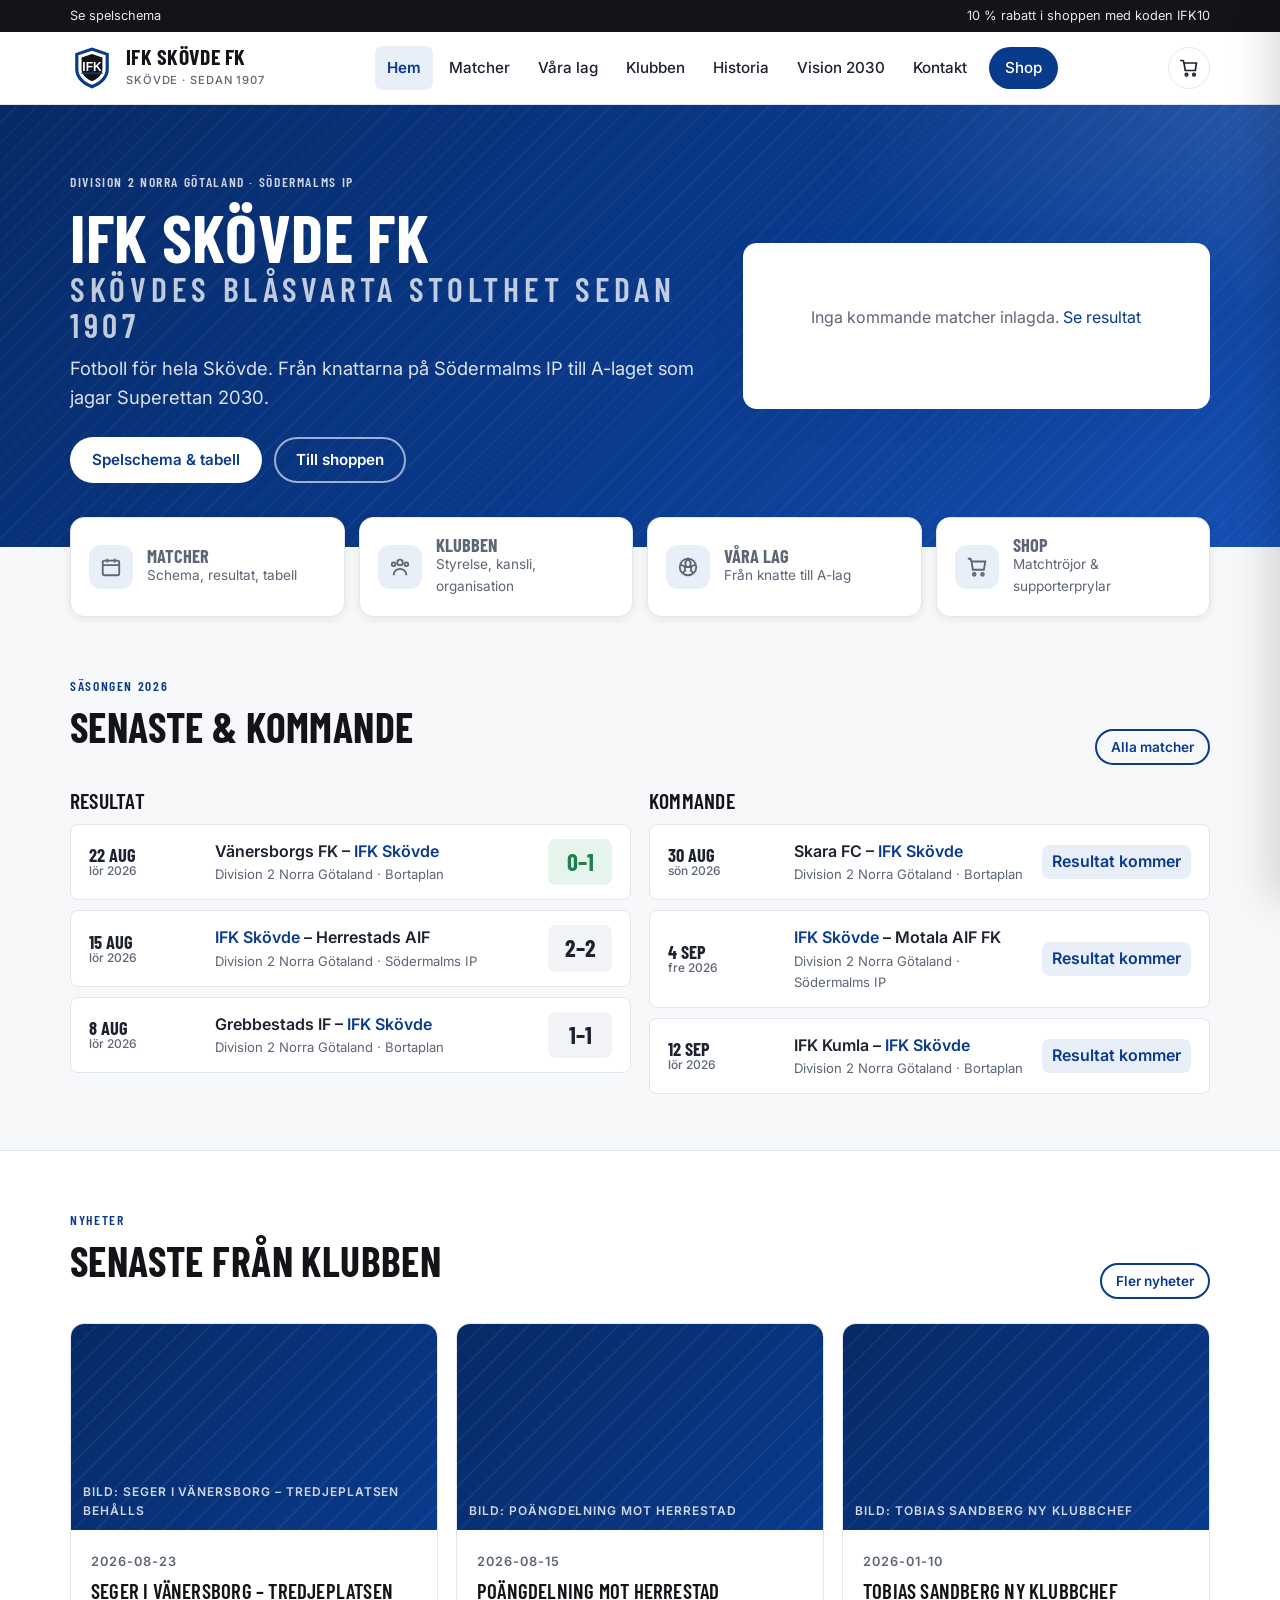
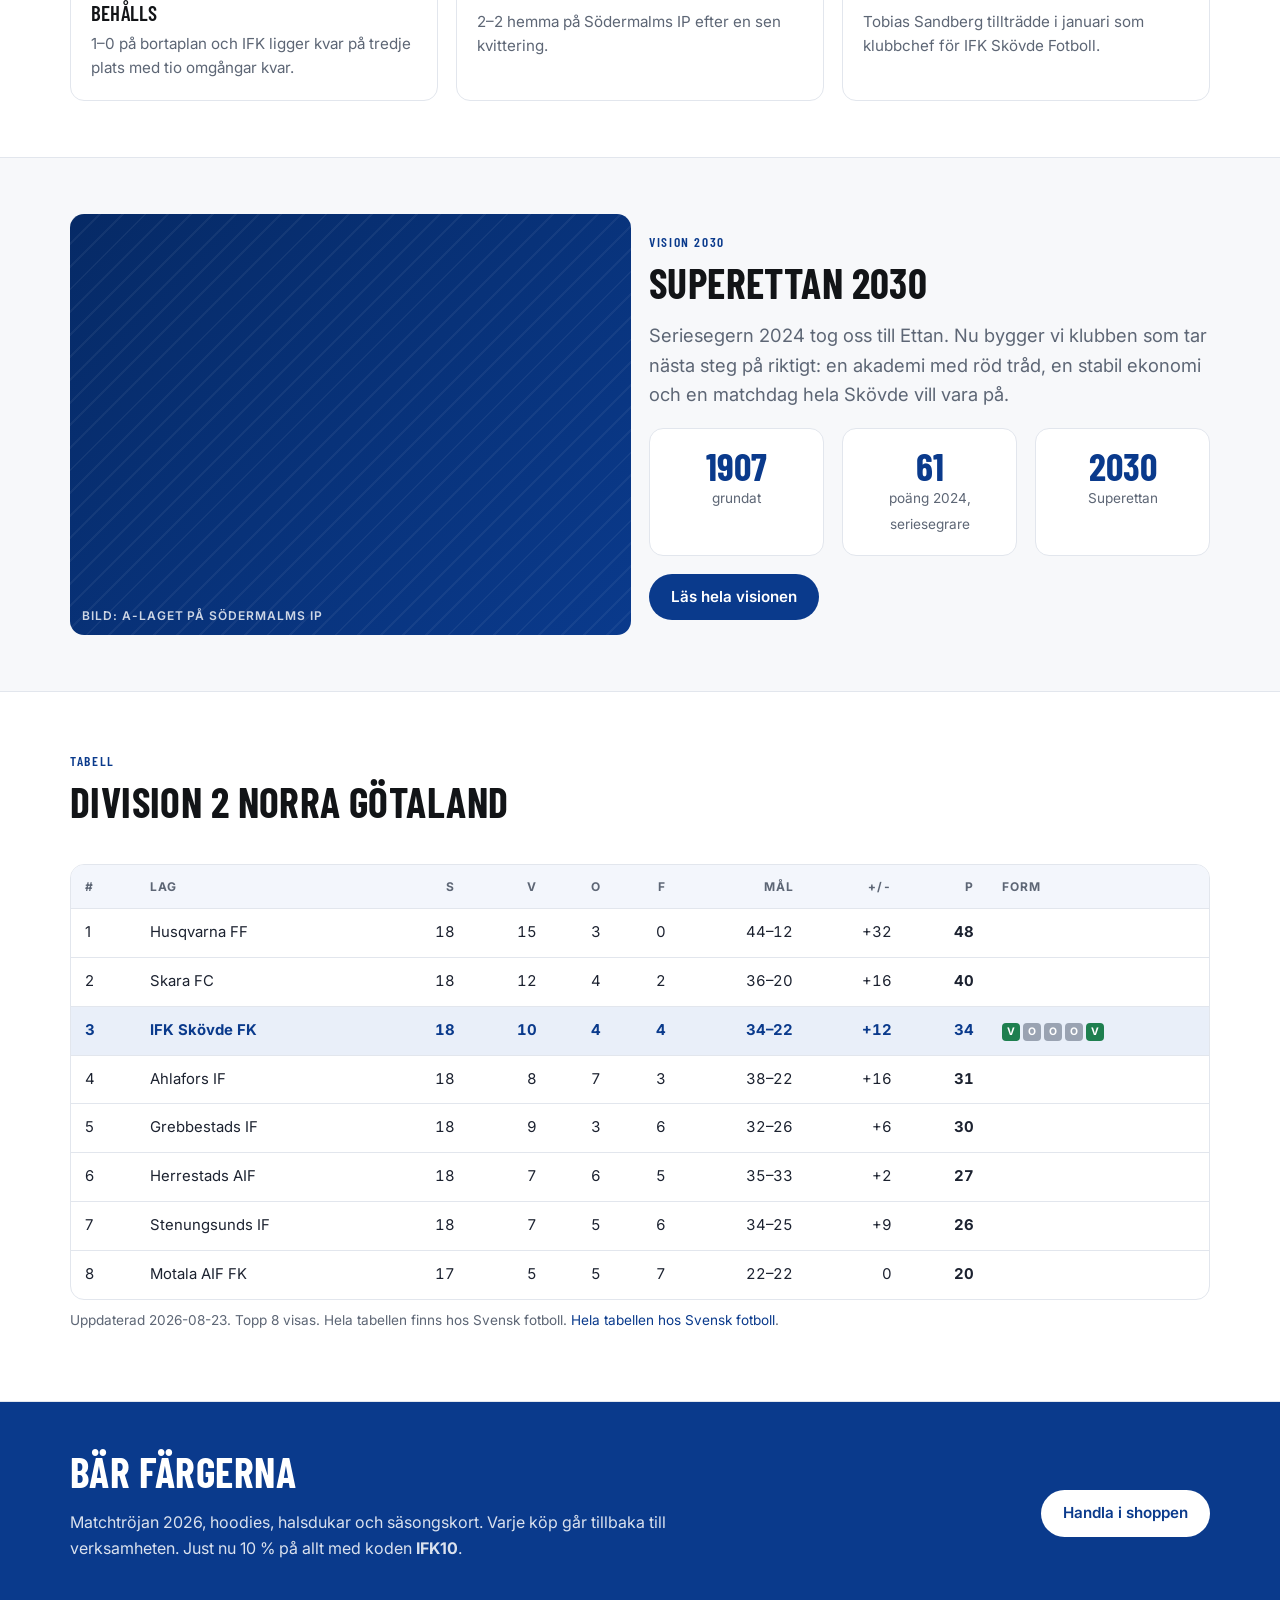
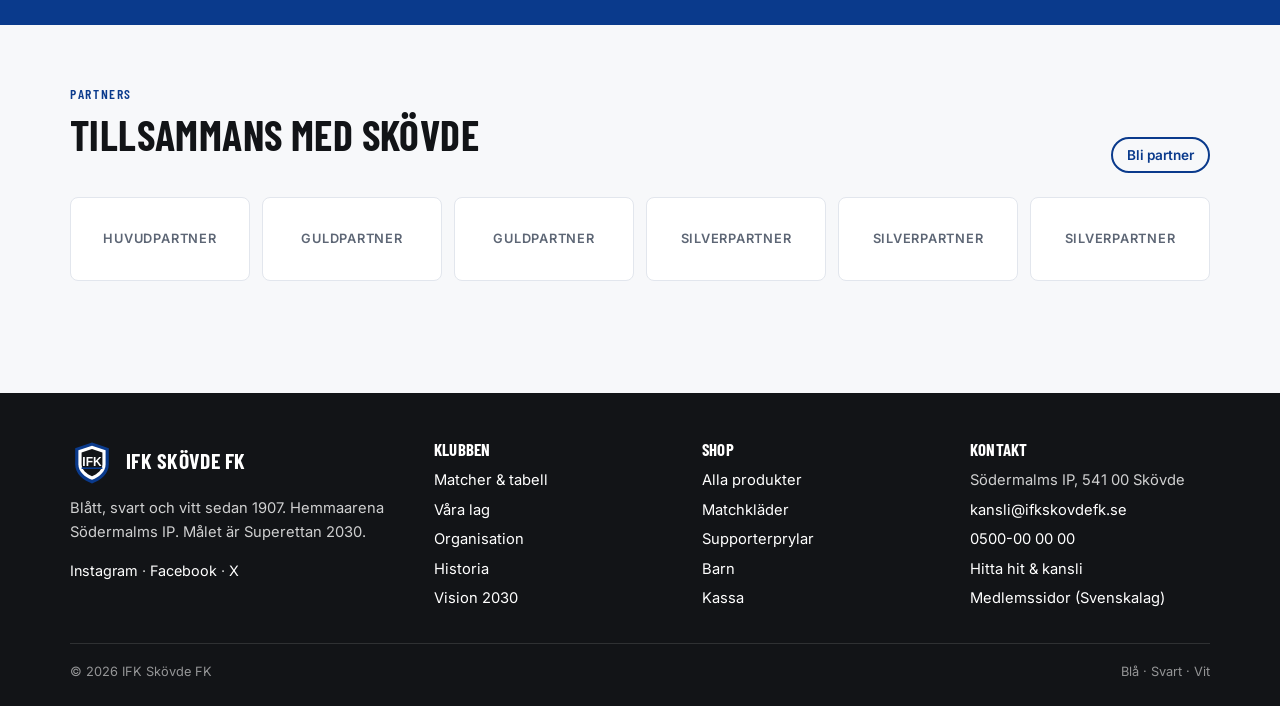
==== index.html @ 916ee326 "Add IFK Skövde FK club website Static multi-page site: home with next-match countdown, fixtures and " ====
<!DOCTYPE html>
<html lang="sv">
<head>
<meta charset="utf-8">
<meta name="viewport" content="width=device-width, initial-scale=1">
<title>IFK Skövde FK – Blått, svart och vitt sedan 1907</title>
<meta name="description" content="IFK Skövde FK: matcher, tabell, lag, organisation, historia och vision 2030. Handla supporterprylar i klubbens shop.">
<meta name="theme-color" content="#0A3A8C">
<link rel="icon" href="assets/img/logo.svg" type="image/svg+xml">
<link rel="preconnect" href="https://fonts.googleapis.com"><link rel="preconnect" href="https://fonts.gstatic.com" crossorigin>
<link href="https://fonts.googleapis.com/css2?family=Barlow+Condensed:wght@600;700&family=Inter:wght@400;500;600;700&display=swap" rel="stylesheet">
<link rel="stylesheet" href="assets/css/style.css">
</head>
<body data-page="home">
<a class="skip-link" href="#main">Hoppa till innehåll</a>
<header class="site-header" id="site-header"></header>

<main id="main">
  <section class="hero">
    <div class="container">
      <div>
        <span class="eyebrow" style="color:#fff;opacity:.8">Division 2 Norra Götaland · Södermalms IP</span>
        <h1>IFK Skövde FK<span>Skövdes blåsvarta stolthet sedan 1907</span></h1>
        <p class="lead">Fotboll för hela Skövde. Från knattarna på Södermalms IP till A-laget som jagar Superettan 2030.</p>
        <div class="hero__cta">
          <a class="btn btn--light" href="matcher.html">Spelschema &amp; tabell</a>
          <a class="btn btn--ghost" href="shop.html">Till shoppen</a>
        </div>
      </div>
      <div id="next-match"></div>
    </div>
  </section>

  <div class="container">
    <nav class="quick" aria-label="Snabblänkar">
      <a href="matcher.html"><span class="quick__icon"><svg width="22" height="22" viewBox="0 0 24 24" fill="none" stroke="currentColor" stroke-width="2"><rect x="3" y="5" width="18" height="16" rx="2"/><path d="M3 10h18M8 3v4M16 3v4"/></svg></span><span><b>Matcher</b><span>Schema, resultat, tabell</span></span></a>
      <a href="klubben.html"><span class="quick__icon"><svg width="22" height="22" viewBox="0 0 24 24" fill="none" stroke="currentColor" stroke-width="2"><circle cx="12" cy="7" r="3"/><path d="M5 21a7 7 0 0 1 14 0"/><circle cx="5" cy="9" r="2"/><circle cx="19" cy="9" r="2"/></svg></span><span><b>Klubben</b><span>Styrelse, kansli, organisation</span></span></a>
      <a href="lag.html"><span class="quick__icon"><svg width="22" height="22" viewBox="0 0 24 24" fill="none" stroke="currentColor" stroke-width="2"><circle cx="12" cy="12" r="9"/><path d="M12 3l3 4-1 5h-4l-1-5zM3.5 9.5l4.5 1.5 1 5-3 2.5M20.5 9.5L16 11l-1 5 3 2.5"/></svg></span><span><b>Våra lag</b><span>Från knatte till A-lag</span></span></a>
      <a href="shop.html"><span class="quick__icon"><svg width="22" height="22" viewBox="0 0 24 24" fill="none" stroke="currentColor" stroke-width="2"><path d="M6 6h15l-1.5 9h-12z"/><path d="M6 6L5 3H2"/><circle cx="9" cy="20" r="1.5"/><circle cx="18" cy="20" r="1.5"/></svg></span><span><b>Shop</b><span>Matchtröjor &amp; supporterprylar</span></span></a>
    </nav>
  </div>

  <section class="section">
    <div class="container">
      <div class="section-head"><div><span class="eyebrow">Säsongen 2026</span><h2>Senaste &amp; kommande</h2></div><a class="btn btn--ghost btn--sm" href="matcher.html">Alla matcher</a></div>
      <div class="grid grid--2" style="align-items:start">
        <div><h3 style="margin-bottom:12px">Resultat</h3><div class="fixture-list" id="home-results"></div></div>
        <div><h3 style="margin-bottom:12px">Kommande</h3><div class="fixture-list" id="home-upcoming"></div></div>
      </div>
    </div>
  </section>

  <section class="section section--alt">
    <div class="container">
      <div class="section-head"><div><span class="eyebrow">Nyheter</span><h2>Senaste från klubben</h2></div><a class="btn btn--ghost btn--sm" href="https://www.svenskalag.se/ifkskovdefk" target="_blank" rel="noopener">Fler nyheter</a></div>
      <div class="news" id="home-news"></div>
    </div>
  </section>

  <section class="section">
    <div class="container">
      <div class="grid grid--2" style="align-items:center">
        <div class="ph ph--wide" style="aspect-ratio:4/3" data-img="hero-vision.jpg"><img src="assets/img/hero-vision.jpg" alt="" onerror="this.remove()"><span class="ph__label">Bild: A-laget på Södermalms IP</span></div>
        <div>
          <span class="eyebrow">Vision 2030</span>
          <h2>Superettan 2030</h2>
          <p class="lead">Seriesegern 2024 tog oss till Ettan. Nu bygger vi klubben som tar nästa steg på riktigt: en akademi med röd tråd, en stabil ekonomi och en matchdag hela Skövde vill vara på.</p>
          <div class="grid grid--3" style="margin:18px 0">
            <div class="stat"><b>1907</b><span>grundat</span></div>
            <div class="stat"><b>61</b><span>poäng 2024, seriesegrare</span></div>
            <div class="stat"><b>2030</b><span>Superettan</span></div>
          </div>
          <a class="btn btn--primary" href="vision.html">Läs hela visionen</a>
        </div>
      </div>
    </div>
  </section>

  <section class="section section--alt">
    <div class="container">
      <div class="section-head"><div><span class="eyebrow">Tabell</span><h2>Division 2 Norra Götaland</h2></div></div>
      <div id="home-table"></div>
    </div>
  </section>

  <section class="band">
    <div class="container">
      <div><h2>Bär färgerna</h2><p>Matchtröjan 2026, hoodies, halsdukar och säsongskort. Varje köp går tillbaka till verksamheten. Just nu 10 % på allt med koden <b>IFK10</b>.</p></div>
      <a class="btn btn--light" href="shop.html">Handla i shoppen</a>
    </div>
  </section>

  <section class="section">
    <div class="container">
      <div class="section-head"><div><span class="eyebrow">Partners</span><h2>Tillsammans med Skövde</h2></div><a class="btn btn--ghost btn--sm" href="kontakt.html#partner">Bli partner</a></div>
      <div class="sponsors" id="home-sponsors"></div>
    </div>
  </section>
</main>

<footer class="site-footer" id="site-footer"></footer>
<script src="assets/js/data.js"></script>
<script src="assets/js/main.js"></script>
<script src="assets/js/shop.js"></script>
<script>
document.addEventListener("ifk:ready", () => {
  const { renderNextMatch, renderFixtureList, renderTable } = window.IFKRender;
  const { fixtures } = window.IFKFixtures;
  const { ph, esc } = window.IFKUtil;
  renderNextMatch(document.getElementById("next-match"));
  const played = fixtures.filter(f => f.score).slice(-3).reverse();
  const upcoming = fixtures.filter(f => !f.score).slice(0, 3);
  renderFixtureList(document.getElementById("home-results"), played);
  renderFixtureList(document.getElementById("home-upcoming"), upcoming);
  renderTable(document.getElementById("home-table"));
  document.getElementById("home-news").innerHTML = IFK.news.map(n => `<article>${ph("Bild: " + n.title, "", n.img)}<div class="news__body"><time datetime="${n.date}">${n.date}</time><h3>${esc(n.title)}</h3><p>${esc(n.text)}</p></div></article>`).join("");
  document.getElementById("home-sponsors").innerHTML = IFK.sponsors.map(s => `<div class="sponsor">${esc(s)}</div>`).join("");
});
</script>
</body>
</html>
---- assets/css/style.css ----
/* IFK Skövde FK – design tokens & base
   Club colours: blue, black, white. Blue leads, black anchors, white carries. */
:root{
  --blue:#0A3A8C;
  --blue-deep:#062A66;
  --blue-soft:#E9EFF9;
  --blue-tint:#F3F6FC;
  --black:#121417;
  --ink:#1C2230;
  --muted:#5D6675;
  --line:#E2E6ED;
  --bg:#F7F8FA;
  --white:#FFFFFF;
  --ok:#1E7F4F;
  --warn:#B45309;
  --radius:14px;
  --radius-sm:8px;
  --shadow:0 8px 30px rgba(10,58,140,.10);
  --shadow-sm:0 2px 10px rgba(18,20,23,.08);
  --font-body:"Inter",system-ui,-apple-system,"Segoe UI",Roboto,Helvetica,Arial,sans-serif;
  --font-head:"Barlow Condensed","Arial Narrow",Impact,"Helvetica Neue",Arial,sans-serif;
  --max:1180px;
  color-scheme:light;
}
*{box-sizing:border-box}
html{scroll-behavior:smooth;-webkit-text-size-adjust:100%}
body{margin:0;font-family:var(--font-body);color:var(--ink);background:var(--bg);line-height:1.6;font-size:16px}
img,svg{max-width:100%;display:block}
a{color:var(--blue);text-decoration:none}
a:hover{text-decoration:underline}
h1,h2,h3,h4{font-family:var(--font-head);line-height:1.05;margin:0 0 .4em;color:var(--black);letter-spacing:.01em;text-transform:uppercase}
h1{font-size:clamp(2.4rem,6vw,4.2rem);font-weight:700}
h2{font-size:clamp(1.8rem,4vw,2.6rem);font-weight:700}
h3{font-size:1.35rem;font-weight:600}
p{margin:0 0 1em}
.lead{font-size:1.15rem;color:var(--muted);max-width:62ch}
.container{max-width:var(--max);margin:0 auto;padding:0 20px}
.section{padding:56px 0}
.section--tight{padding:36px 0}
.section--alt{background:var(--white);border-top:1px solid var(--line);border-bottom:1px solid var(--line)}
.section-head{display:flex;align-items:end;justify-content:space-between;gap:16px;flex-wrap:wrap;margin-bottom:24px}
.section-head p{margin:0;color:var(--muted)}
.eyebrow{display:inline-block;font-family:var(--font-head);text-transform:uppercase;letter-spacing:.12em;font-size:.85rem;font-weight:600;color:var(--blue);margin-bottom:8px}
.sr-only{position:absolute;width:1px;height:1px;overflow:hidden;clip:rect(0 0 0 0);white-space:nowrap}
.skip-link{position:absolute;left:-999px;top:8px;background:var(--black);color:#fff;padding:8px 12px;border-radius:6px;z-index:999}
.skip-link:focus{left:8px}

/* Buttons */
.btn{display:inline-flex;align-items:center;justify-content:center;gap:8px;padding:12px 20px;border-radius:999px;font-weight:600;font-size:.95rem;border:2px solid transparent;cursor:pointer;transition:.18s ease;text-decoration:none!important;line-height:1.2;font-family:var(--font-body)}
.btn--primary{background:var(--blue);color:#fff}
.btn--primary:hover{background:var(--blue-deep);transform:translateY(-1px)}
.btn--dark{background:var(--black);color:#fff}
.btn--dark:hover{background:#000}
.btn--ghost{background:transparent;color:var(--blue);border-color:var(--blue)}
.btn--ghost:hover{background:var(--blue-soft)}
.btn--light{background:#fff;color:var(--blue)}
.btn--light:hover{background:var(--blue-soft)}
.btn--sm{padding:8px 14px;font-size:.85rem}
.btn--block{width:100%}
.btn:disabled{opacity:.5;cursor:not-allowed;transform:none}

/* Header */
.site-header{position:sticky;top:0;z-index:50;background:rgba(255,255,255,.92);backdrop-filter:blur(10px);border-bottom:1px solid var(--line)}
.topbar{background:var(--black);color:#fff;font-size:.8rem}
.topbar .container{display:flex;justify-content:space-between;align-items:center;min-height:32px;gap:12px}
.topbar a{color:#fff;opacity:.9}
.topbar .next{white-space:nowrap;overflow:hidden;text-overflow:ellipsis}
.nav{display:flex;align-items:center;justify-content:space-between;min-height:72px;gap:16px}
.brand{display:flex;align-items:center;gap:12px;color:var(--black);text-decoration:none!important}
.brand__crest{width:44px;height:44px;flex:none}
.brand__name{font-family:var(--font-head);font-weight:700;font-size:1.35rem;text-transform:uppercase;letter-spacing:.02em;line-height:1}
.brand__sub{display:block;font-family:var(--font-body);font-size:.7rem;color:var(--muted);letter-spacing:.08em;text-transform:uppercase;font-weight:500}
.nav__links{display:flex;gap:4px;list-style:none;margin:0;padding:0;align-items:center}
.nav__links a{display:block;padding:10px 12px;border-radius:8px;color:var(--ink);font-weight:500;font-size:.95rem}
.nav__links a:hover{background:var(--blue-soft);text-decoration:none;color:var(--blue)}
.nav__links a[aria-current="page"]{color:var(--blue);background:var(--blue-soft);font-weight:600}
.nav__links .nav__shop a{background:var(--blue);color:#fff;border-radius:999px;padding:9px 16px;margin-left:6px}
.nav__links .nav__shop a:hover{background:var(--blue-deep)}
.nav__actions{display:flex;align-items:center;gap:8px}
.cart-btn{position:relative;background:none;border:1px solid var(--line);border-radius:999px;width:42px;height:42px;display:inline-flex;align-items:center;justify-content:center;cursor:pointer;color:var(--ink)}
.cart-btn:hover{border-color:var(--blue);color:var(--blue)}
.cart-btn__count{position:absolute;top:-6px;right:-6px;background:var(--blue);color:#fff;font-size:.7rem;font-weight:700;min-width:20px;height:20px;border-radius:999px;display:flex;align-items:center;justify-content:center;padding:0 5px}
.cart-btn__count:empty,.cart-btn__count[data-zero]{display:none}
.burger{display:none;background:none;border:1px solid var(--line);border-radius:10px;width:42px;height:42px;cursor:pointer;align-items:center;justify-content:center;color:var(--ink)}
@media (max-width:960px){
  .burger{display:inline-flex}
  .nav__links{display:none;position:absolute;left:0;right:0;top:100%;background:#fff;flex-direction:column;align-items:stretch;padding:12px 20px 20px;border-bottom:1px solid var(--line);box-shadow:var(--shadow);gap:2px}
  .nav__links.is-open{display:flex}
  .nav__links a{padding:12px 14px;font-size:1.05rem}
  .nav__links .nav__shop a{margin:8px 0 0;text-align:center}
  .brand__sub{display:none}
}

/* Hero */
.hero{position:relative;background:linear-gradient(135deg,var(--blue-deep) 0%,var(--blue) 55%,#1650B5 100%);color:#fff;overflow:hidden}
.hero::after{content:"";position:absolute;inset:0;background:
  radial-gradient(60% 80% at 100% 0%,rgba(255,255,255,.10),transparent 60%),
  repeating-linear-gradient(-45deg,rgba(255,255,255,.03) 0 2px,transparent 2px 14px);pointer-events:none}
.hero .container{position:relative;z-index:1;display:grid;grid-template-columns:1.15fr .85fr;gap:40px;align-items:center;padding-top:64px;padding-bottom:64px}
.hero h1{color:#fff;margin-bottom:12px}
.hero h1 span{color:#fff;opacity:.75;display:block;font-size:.5em;letter-spacing:.14em;font-weight:600}
.hero .lead{color:rgba(255,255,255,.85)}
.hero__cta{display:flex;gap:12px;flex-wrap:wrap;margin-top:24px}
.hero__cta .btn--ghost{color:#fff;border-color:rgba(255,255,255,.6)}
.hero__cta .btn--ghost:hover{background:rgba(255,255,255,.12)}
@media (max-width:860px){.hero .container{grid-template-columns:1fr;padding-top:44px;padding-bottom:44px}}

/* Next match card */
.match-card{background:#fff;color:var(--ink);border-radius:var(--radius);padding:22px 24px;box-shadow:var(--shadow)}
.match-card__label{display:flex;justify-content:space-between;align-items:center;font-size:.8rem;text-transform:uppercase;letter-spacing:.1em;color:var(--muted);font-weight:600;margin-bottom:12px}
.match-card__teams{display:grid;grid-template-columns:1fr auto 1fr;align-items:center;gap:12px;text-align:center}
.match-card__team{font-family:var(--font-head);font-size:1.5rem;font-weight:700;text-transform:uppercase;line-height:1.05}
.match-card__team small{display:block;font-family:var(--font-body);font-size:.75rem;text-transform:none;color:var(--muted);font-weight:500;margin-top:4px}
.match-card__vs{font-family:var(--font-head);font-size:1.1rem;color:var(--muted);font-weight:600}
.match-card__meta{display:flex;justify-content:center;gap:16px;flex-wrap:wrap;margin-top:14px;font-size:.9rem;color:var(--muted)}
.countdown{display:grid;grid-template-columns:repeat(4,1fr);gap:8px;margin-top:16px}
.countdown div{background:var(--blue-tint);border-radius:10px;padding:8px 4px;text-align:center}
.countdown b{display:block;font-family:var(--font-head);font-size:1.6rem;color:var(--blue);line-height:1}
.countdown span{font-size:.7rem;text-transform:uppercase;letter-spacing:.08em;color:var(--muted)}
.match-card__actions{display:flex;gap:8px;margin-top:16px;flex-wrap:wrap}

/* Quick links */
.quick{display:grid;grid-template-columns:repeat(4,1fr);gap:14px;margin-top:-30px;position:relative;z-index:2}
.quick a{background:#fff;border:1px solid var(--line);border-radius:var(--radius);padding:18px;display:flex;gap:14px;align-items:center;color:var(--ink);box-shadow:var(--shadow-sm);transition:.18s}
.quick a:hover{transform:translateY(-2px);box-shadow:var(--shadow);text-decoration:none;border-color:var(--blue)}
.quick__icon{width:44px;height:44px;border-radius:12px;background:var(--blue-soft);color:var(--blue);display:flex;align-items:center;justify-content:center;flex:none}
.quick b{display:block;font-family:var(--font-head);text-transform:uppercase;font-size:1.15rem;line-height:1}
.quick span{font-size:.85rem;color:var(--muted)}
@media (max-width:860px){.quick{grid-template-columns:repeat(2,1fr);margin-top:20px}}

/* Cards & grids */
.grid{display:grid;gap:18px}
.grid--2{grid-template-columns:repeat(2,1fr)}
.grid--3{grid-template-columns:repeat(3,1fr)}
.grid--4{grid-template-columns:repeat(4,1fr)}
@media (max-width:960px){.grid--4{grid-template-columns:repeat(2,1fr)}.grid--3{grid-template-columns:repeat(2,1fr)}}
@media (max-width:600px){.grid--2,.grid--3,.grid--4{grid-template-columns:1fr}}
.card{background:#fff;border:1px solid var(--line);border-radius:var(--radius);padding:22px;box-shadow:var(--shadow-sm)}
.card h3{margin-bottom:8px}
.card--link{display:block;color:var(--ink);transition:.18s}
.card--link:hover{border-color:var(--blue);transform:translateY(-2px);box-shadow:var(--shadow);text-decoration:none}

/* Image placeholder slots (replace with real photos, see assets/img/README.md) */
.ph{position:relative;background:linear-gradient(135deg,var(--blue-deep),var(--blue));border-radius:var(--radius);overflow:hidden;aspect-ratio:16/10;display:flex;align-items:end;color:#fff}
.ph::before{content:"";position:absolute;inset:0;background:repeating-linear-gradient(-45deg,rgba(255,255,255,.05) 0 2px,transparent 2px 16px)}
.ph--square{aspect-ratio:1}
.ph--wide{aspect-ratio:21/9}
.ph--tall{aspect-ratio:4/5}
.ph__label{position:relative;font-size:.75rem;letter-spacing:.08em;text-transform:uppercase;padding:10px 12px;opacity:.8;font-weight:600}
.ph img{position:absolute;inset:0;width:100%;height:100%;object-fit:cover}
.ph--light{background:var(--blue-soft);color:var(--blue)}

/* News */
.news{display:grid;grid-template-columns:repeat(3,1fr);gap:18px}
.news article{background:#fff;border:1px solid var(--line);border-radius:var(--radius);overflow:hidden;display:flex;flex-direction:column}
.news .ph{border-radius:0;aspect-ratio:16/9}
.news__body{padding:18px 20px 20px}
.news time{font-size:.8rem;color:var(--muted);text-transform:uppercase;letter-spacing:.08em;font-weight:600}
.news h3{margin:6px 0 8px;font-size:1.3rem}
.news p{color:var(--muted);font-size:.95rem;margin:0}
@media (max-width:900px){.news{grid-template-columns:1fr}}

/* Fixtures */
.filters{display:flex;gap:8px;flex-wrap:wrap;margin-bottom:18px}
.chip{background:#fff;border:1px solid var(--line);border-radius:999px;padding:8px 14px;font-size:.88rem;cursor:pointer;color:var(--ink);font-weight:500;font-family:var(--font-body)}
.chip:hover{border-color:var(--blue);color:var(--blue)}
.chip[aria-pressed="true"]{background:var(--blue);border-color:var(--blue);color:#fff}
.fixture-list{display:flex;flex-direction:column;gap:10px}
.fixture{display:grid;grid-template-columns:110px 1fr auto;gap:16px;align-items:center;background:#fff;border:1px solid var(--line);border-radius:var(--radius-sm);padding:14px 18px}
.fixture--next{border-color:var(--blue);box-shadow:0 0 0 3px var(--blue-soft)}
.fixture__date{font-family:var(--font-head);font-size:1.15rem;font-weight:700;text-transform:uppercase;line-height:1.05}
.fixture__date small{display:block;font-family:var(--font-body);font-size:.75rem;color:var(--muted);font-weight:500;text-transform:none}
.fixture__teams{font-weight:600}
.fixture__teams .ifk{color:var(--blue)}
.fixture__meta{font-size:.82rem;color:var(--muted)}
.fixture__score{font-family:var(--font-head);font-size:1.5rem;font-weight:700;min-width:64px;text-align:center;border-radius:8px;padding:4px 10px;background:var(--bg)}
.fixture__score--W{background:#E5F5EC;color:var(--ok)}
.fixture__score--L{background:#FCE9E9;color:#B42318}
.fixture__score--D{background:#F1F3F6;color:var(--ink)}
.fixture__score--upcoming{background:var(--blue-soft);color:var(--blue);font-size:1rem;font-family:var(--font-body);font-weight:600}
.tag{display:inline-block;font-size:.7rem;font-weight:700;letter-spacing:.08em;text-transform:uppercase;padding:2px 8px;border-radius:999px;background:var(--blue-soft);color:var(--blue);margin-left:6px;vertical-align:middle}
.tag--dark{background:var(--black);color:#fff}
@media (max-width:640px){.fixture{grid-template-columns:1fr auto}.fixture__date{grid-column:1/-1;font-size:1rem}.fixture__date small{display:inline;margin-left:6px}}

/* Table */
.table-wrap{overflow-x:auto;background:#fff;border:1px solid var(--line);border-radius:var(--radius)}
table{width:100%;border-collapse:collapse;font-size:.93rem;min-width:520px}
th,td{padding:12px 14px;text-align:left;border-bottom:1px solid var(--line)}
th{font-size:.75rem;text-transform:uppercase;letter-spacing:.08em;color:var(--muted);background:var(--blue-tint)}
td.num,th.num{text-align:right;font-variant-numeric:tabular-nums}
tr.is-ifk td{background:var(--blue-soft);font-weight:700;color:var(--blue)}
tr:last-child td{border-bottom:0}
.form{display:inline-flex;gap:3px}
.form i{display:inline-block;width:18px;height:18px;border-radius:4px;font-style:normal;font-size:.65rem;font-weight:700;color:#fff;text-align:center;line-height:18px}
.form .W{background:var(--ok)}.form .D{background:#9AA3B2}.form .L{background:#C0392B}

/* Teams */
.team{background:#fff;border:1px solid var(--line);border-radius:var(--radius);overflow:hidden;display:flex;flex-direction:column;transition:.18s}
.team:hover{border-color:var(--blue);transform:translateY(-2px);box-shadow:var(--shadow)}
.team .ph{border-radius:0;aspect-ratio:16/9}
.team__body{padding:16px 18px 18px;display:flex;flex-direction:column;gap:6px;flex:1}
.team__body h3{margin:0}
.team__meta{font-size:.85rem;color:var(--muted)}
.team__body .btn{margin-top:auto;align-self:start}

/* Org chart */
.org{display:grid;gap:14px}
.org__level{display:grid;gap:14px;grid-template-columns:repeat(auto-fit,minmax(220px,1fr))}
.person{background:#fff;border:1px solid var(--line);border-radius:var(--radius);padding:16px;display:flex;gap:14px;align-items:center}
.person__avatar{width:52px;height:52px;border-radius:50%;background:var(--blue-soft);color:var(--blue);display:flex;align-items:center;justify-content:center;font-family:var(--font-head);font-weight:700;font-size:1.2rem;flex:none}
.person b{display:block;font-size:1rem}
.person span{font-size:.85rem;color:var(--muted)}
.person--lead{border-color:var(--blue);background:var(--blue-tint)}
.org__title{font-family:var(--font-head);text-transform:uppercase;letter-spacing:.08em;font-size:.9rem;color:var(--muted);font-weight:600;margin:10px 0 0}
.accordion details{background:#fff;border:1px solid var(--line);border-radius:var(--radius-sm);margin-bottom:10px}
.accordion summary{cursor:pointer;padding:16px 18px;font-weight:600;list-style:none;display:flex;justify-content:space-between;align-items:center}
.accordion summary::-webkit-details-marker{display:none}
.accordion summary::after{content:"+";font-family:var(--font-head);font-size:1.5rem;color:var(--blue);line-height:1}
.accordion details[open] summary::after{content:"–"}
.accordion .acc__body{padding:0 18px 18px;color:var(--muted)}

/* Timeline */
.timeline{position:relative;padding-left:28px}
.timeline::before{content:"";position:absolute;left:8px;top:6px;bottom:6px;width:2px;background:var(--line)}
.tl{position:relative;padding-bottom:28px}
.tl::before{content:"";position:absolute;left:-26px;top:6px;width:14px;height:14px;border-radius:50%;background:#fff;border:3px solid var(--blue)}
.tl--big::before{background:var(--blue)}
.tl__year{font-family:var(--font-head);font-size:1.8rem;font-weight:700;color:var(--blue);line-height:1}
.tl h3{margin:6px 0 6px}
.tl p{color:var(--muted);margin:0;max-width:64ch}

/* Vision roadmap */
.roadmap{display:grid;grid-template-columns:repeat(5,1fr);gap:12px;position:relative}
.roadmap::before{content:"";position:absolute;left:5%;right:5%;top:22px;height:3px;background:var(--line);z-index:0}
.step{position:relative;z-index:1;text-align:center}
.step__dot{width:44px;height:44px;border-radius:50%;margin:0 auto 10px;background:#fff;border:3px solid var(--line);display:flex;align-items:center;justify-content:center;font-family:var(--font-head);font-weight:700;color:var(--muted)}
.step--done .step__dot{background:var(--blue);border-color:var(--blue);color:#fff}
.step--now .step__dot{border-color:var(--blue);color:var(--blue);box-shadow:0 0 0 5px var(--blue-soft)}
.step--goal .step__dot{background:var(--black);border-color:var(--black);color:#fff}
.step b{display:block;font-family:var(--font-head);text-transform:uppercase;font-size:1.05rem}
.step span{font-size:.8rem;color:var(--muted)}
@media (max-width:760px){.roadmap{grid-template-columns:1fr;gap:16px}.roadmap::before{display:none}.step{display:grid;grid-template-columns:44px 1fr;gap:12px;text-align:left;align-items:center}.step__dot{margin:0}}
.pillars{display:grid;grid-template-columns:repeat(3,1fr);gap:16px}
.pillar{background:#fff;border:1px solid var(--line);border-left:5px solid var(--blue);border-radius:var(--radius);padding:20px}
.pillar h3{margin-bottom:6px}
.pillar p{color:var(--muted);margin:0;font-size:.95rem}
@media (max-width:860px){.pillars{grid-template-columns:1fr}}
.stat{background:#fff;border:1px solid var(--line);border-radius:var(--radius);padding:18px;text-align:center}
.stat b{display:block;font-family:var(--font-head);font-size:2.4rem;color:var(--blue);line-height:1}
.stat span{font-size:.85rem;color:var(--muted)}

/* Shop */
.shop-hero{background:var(--black);color:#fff;padding:44px 0}
.shop-hero h1{color:#fff;margin-bottom:6px}
.shop-hero p{color:rgba(255,255,255,.75);margin:0}
.promo{display:flex;align-items:center;justify-content:space-between;gap:14px;background:var(--blue);color:#fff;border-radius:var(--radius);padding:14px 20px;margin:20px 0;flex-wrap:wrap}
.promo b{font-family:var(--font-head);text-transform:uppercase;font-size:1.2rem;letter-spacing:.03em}
.promo code{background:rgba(255,255,255,.15);padding:4px 10px;border-radius:6px;font-weight:700;letter-spacing:.1em}
.shop-layout{display:grid;grid-template-columns:1fr;gap:24px}
.products{display:grid;grid-template-columns:repeat(4,1fr);gap:18px}
@media (max-width:1000px){.products{grid-template-columns:repeat(3,1fr)}}
@media (max-width:720px){.products{grid-template-columns:repeat(2,1fr);gap:12px}}
.product{background:#fff;border:1px solid var(--line);border-radius:var(--radius);overflow:hidden;display:flex;flex-direction:column;transition:.18s;position:relative}
.product:hover{box-shadow:var(--shadow);transform:translateY(-2px);border-color:var(--blue)}
.product .ph{border-radius:0;aspect-ratio:1}
.product__badge{position:absolute;top:10px;left:10px;background:var(--black);color:#fff;font-size:.68rem;font-weight:700;letter-spacing:.08em;text-transform:uppercase;padding:4px 9px;border-radius:999px;z-index:2}
.product__body{padding:14px 16px 16px;display:flex;flex-direction:column;gap:6px;flex:1}
.product__cat{font-size:.72rem;text-transform:uppercase;letter-spacing:.08em;color:var(--muted);font-weight:600}
.product__name{font-weight:600;font-size:1rem;line-height:1.3}
.product__price{font-family:var(--font-head);font-size:1.4rem;font-weight:700;color:var(--blue)}
.product__price s{color:var(--muted);font-size:.9rem;font-weight:500;margin-left:6px}
.product__opts{display:flex;gap:6px;flex-wrap:wrap;margin:4px 0}
.size{border:1px solid var(--line);background:#fff;border-radius:6px;padding:4px 9px;font-size:.8rem;cursor:pointer;font-family:var(--font-body)}
.size[aria-pressed="true"]{background:var(--black);color:#fff;border-color:var(--black)}
.product .btn{margin-top:auto}
.trust{display:grid;grid-template-columns:repeat(4,1fr);gap:12px;margin-top:28px}
.trust div{background:#fff;border:1px solid var(--line);border-radius:var(--radius-sm);padding:14px;font-size:.88rem;display:flex;gap:10px;align-items:center}
.trust svg{color:var(--blue);flex:none}
@media (max-width:760px){.trust{grid-template-columns:repeat(2,1fr)}}

/* Cart drawer */
.drawer-backdrop{position:fixed;inset:0;background:rgba(18,20,23,.45);z-index:80;opacity:0;pointer-events:none;transition:.2s}
.drawer-backdrop.is-open{opacity:1;pointer-events:auto}
.drawer{position:fixed;top:0;right:0;bottom:0;width:min(440px,100%);background:#fff;z-index:90;transform:translateX(100%);transition:.25s ease;display:flex;flex-direction:column;box-shadow:-10px 0 40px rgba(0,0,0,.15)}
.drawer.is-open{transform:none}
.drawer__head{display:flex;justify-content:space-between;align-items:center;padding:18px 20px;border-bottom:1px solid var(--line)}
.drawer__head h2{margin:0;font-size:1.6rem}
.drawer__body{flex:1;overflow:auto;padding:16px 20px}
.drawer__foot{border-top:1px solid var(--line);padding:16px 20px;background:var(--bg)}
.close{background:none;border:0;font-size:1.6rem;cursor:pointer;line-height:1;color:var(--muted);padding:4px 8px}
.close:hover{color:var(--black)}
.cart-item{display:grid;grid-template-columns:64px 1fr auto;gap:12px;align-items:center;padding:12px 0;border-bottom:1px solid var(--line)}
.cart-item .ph{aspect-ratio:1;border-radius:8px}
.cart-item b{display:block;font-size:.95rem}
.cart-item small{color:var(--muted)}
.qty{display:inline-flex;align-items:center;border:1px solid var(--line);border-radius:999px;overflow:hidden;margin-top:6px}
.qty button{background:none;border:0;width:30px;height:28px;cursor:pointer;font-size:1rem;color:var(--ink)}
.qty span{min-width:26px;text-align:center;font-size:.9rem;font-weight:600}
.cart-item__price{font-family:var(--font-head);font-weight:700;font-size:1.2rem;text-align:right}
.cart-item__remove{background:none;border:0;color:var(--muted);font-size:.78rem;cursor:pointer;text-decoration:underline;padding:0;margin-top:4px}
.totals{display:flex;flex-direction:column;gap:6px;font-size:.95rem}
.totals div{display:flex;justify-content:space-between}
.totals .grand{font-family:var(--font-head);font-size:1.5rem;font-weight:700;border-top:1px solid var(--line);padding-top:8px;margin-top:4px}
.totals .disc{color:var(--ok);font-weight:600}
.discount-row{display:flex;gap:8px;margin:10px 0}
.discount-row input{flex:1}
.empty{color:var(--muted);text-align:center;padding:40px 10px}

/* Forms */
input,select,textarea{width:100%;padding:11px 13px;border:1px solid var(--line);border-radius:var(--radius-sm);font:inherit;background:#fff;color:var(--ink)}
input:focus,select:focus,textarea:focus{outline:2px solid var(--blue);outline-offset:1px;border-color:var(--blue)}
label{font-size:.85rem;font-weight:600;display:block;margin-bottom:5px}
.field{margin-bottom:14px}
.field--row{display:grid;grid-template-columns:1fr 1fr;gap:12px}
@media (max-width:560px){.field--row{grid-template-columns:1fr}}
.radio-cards{display:grid;grid-template-columns:1fr 1fr;gap:10px}
.radio-cards label{border:1px solid var(--line);border-radius:var(--radius-sm);padding:12px;cursor:pointer;display:flex;gap:10px;align-items:start;font-weight:500;margin:0}
.radio-cards label:has(input:checked){border-color:var(--blue);background:var(--blue-tint)}
.radio-cards input{width:auto;margin-top:3px}
.radio-cards small{display:block;color:var(--muted);font-weight:400}
.checkout{display:grid;grid-template-columns:1.2fr .8fr;gap:24px;align-items:start}
@media (max-width:900px){.checkout{grid-template-columns:1fr}}
.summary{position:sticky;top:96px}
.notice{background:var(--blue-soft);border-left:4px solid var(--blue);padding:12px 14px;border-radius:8px;font-size:.9rem;margin:12px 0}
.notice--ok{background:#E5F5EC;border-color:var(--ok)}
.notice--warn{background:#FFF4E5;border-color:var(--warn)}

/* Popup */
.popup-backdrop{position:fixed;inset:0;background:rgba(6,42,102,.55);z-index:100;display:flex;align-items:center;justify-content:center;padding:20px;opacity:0;pointer-events:none;transition:.25s}
.popup-backdrop.is-open{opacity:1;pointer-events:auto}
.popup{background:#fff;border-radius:20px;max-width:520px;width:100%;overflow:hidden;box-shadow:0 30px 80px rgba(0,0,0,.35);transform:translateY(16px) scale(.98);transition:.25s;position:relative}
.popup-backdrop.is-open .popup{transform:none}
.popup__top{background:linear-gradient(135deg,var(--blue-deep),var(--blue));color:#fff;padding:28px 28px 22px;text-align:center}
.popup__top .big{font-family:var(--font-head);font-size:4rem;font-weight:700;line-height:.95;letter-spacing:-.01em}
.popup__top .big small{font-size:.4em;display:block;letter-spacing:.14em;font-weight:600;opacity:.85}
.popup__body{padding:22px 28px 28px;text-align:center}
.popup__body p{color:var(--muted);margin-bottom:14px}
.popup__code{display:inline-flex;align-items:center;gap:10px;border:2px dashed var(--blue);border-radius:10px;padding:10px 16px;font-weight:700;letter-spacing:.14em;font-size:1.15rem;color:var(--blue);margin-bottom:16px;background:var(--blue-tint)}
.popup__close{position:absolute;top:10px;right:10px;background:rgba(255,255,255,.2);color:#fff;border:0;border-radius:50%;width:34px;height:34px;font-size:1.3rem;cursor:pointer}
.popup__close:hover{background:rgba(255,255,255,.35)}
.popup__later{display:block;margin:10px auto 0;background:none;border:0;color:var(--muted);font-size:.85rem;cursor:pointer;text-decoration:underline}

/* Toast */
.toast{position:fixed;left:50%;bottom:24px;transform:translateX(-50%) translateY(20px);background:var(--black);color:#fff;padding:12px 18px;border-radius:999px;font-size:.9rem;z-index:120;opacity:0;transition:.25s;pointer-events:none;box-shadow:var(--shadow)}
.toast.is-on{opacity:1;transform:translateX(-50%)}

/* Sponsors */
.sponsors{display:grid;grid-template-columns:repeat(6,1fr);gap:12px}
.sponsor{background:#fff;border:1px solid var(--line);border-radius:var(--radius-sm);aspect-ratio:3/1.4;display:flex;align-items:center;justify-content:center;color:var(--muted);font-size:.8rem;font-weight:600;letter-spacing:.06em;text-transform:uppercase}
@media (max-width:900px){.sponsors{grid-template-columns:repeat(3,1fr)}}

/* CTA band */
.band{background:var(--blue);color:#fff;padding:48px 0}
.band h2{color:#fff}
.band p{color:rgba(255,255,255,.85);max-width:60ch}
.band .container{display:flex;justify-content:space-between;align-items:center;gap:24px;flex-wrap:wrap}
.band--dark{background:var(--black)}

/* Footer */
.site-footer{background:var(--black);color:rgba(255,255,255,.8);padding:48px 0 24px;margin-top:56px}
.site-footer a{color:#fff}
.footer-grid{display:grid;grid-template-columns:1.4fr 1fr 1fr 1fr;gap:28px}
.site-footer h4{color:#fff;font-size:1.05rem;margin-bottom:10px}
.site-footer ul{list-style:none;margin:0;padding:0;display:flex;flex-direction:column;gap:6px;font-size:.92rem}
.footer-bottom{border-top:1px solid rgba(255,255,255,.12);margin-top:32px;padding-top:18px;font-size:.8rem;display:flex;justify-content:space-between;flex-wrap:wrap;gap:8px;color:rgba(255,255,255,.55)}
@media (max-width:860px){.footer-grid{grid-template-columns:1fr 1fr}}
@media (max-width:520px){.footer-grid{grid-template-columns:1fr}}

/* Page hero (inner pages) */
.page-hero{background:#fff;border-bottom:1px solid var(--line);padding:44px 0 32px}
.page-hero h1{margin-bottom:6px}
.page-hero p{margin:0;color:var(--muted);max-width:64ch}
.crumbs{font-size:.8rem;color:var(--muted);margin-bottom:10px}
.crumbs a{color:var(--muted)}

/* Sub-nav (in-page anchors) */
.subnav{position:sticky;top:104px;z-index:30;background:rgba(247,248,250,.95);backdrop-filter:blur(8px);border-bottom:1px solid var(--line)}
.subnav .container{display:flex;gap:4px;overflow-x:auto;padding-top:6px;padding-bottom:6px}
.subnav a{white-space:nowrap;padding:8px 12px;border-radius:999px;font-size:.88rem;color:var(--ink);font-weight:500}
.subnav a:hover{background:var(--blue-soft);text-decoration:none}
@media (max-width:960px){.subnav{top:72px}}

/* Contact */
.contact-grid{display:grid;grid-template-columns:1fr 1fr;gap:24px}
@media (max-width:860px){.contact-grid{grid-template-columns:1fr}}
.map{background:var(--blue-soft);border-radius:var(--radius);aspect-ratio:16/9;display:flex;align-items:center;justify-content:center;color:var(--blue);font-weight:600}
.dl{display:grid;grid-template-columns:auto 1fr;gap:6px 16px;margin:0}
.dl dt{font-weight:600;color:var(--muted);font-size:.9rem}
.dl dd{margin:0}

@media (prefers-reduced-motion:reduce){*{transition:none!important;animation:none!important;scroll-behavior:auto!important}}
@media print{.site-header,.site-footer,.popup-backdrop,.drawer,.drawer-backdrop,.toast,.topbar{display:none!important}}
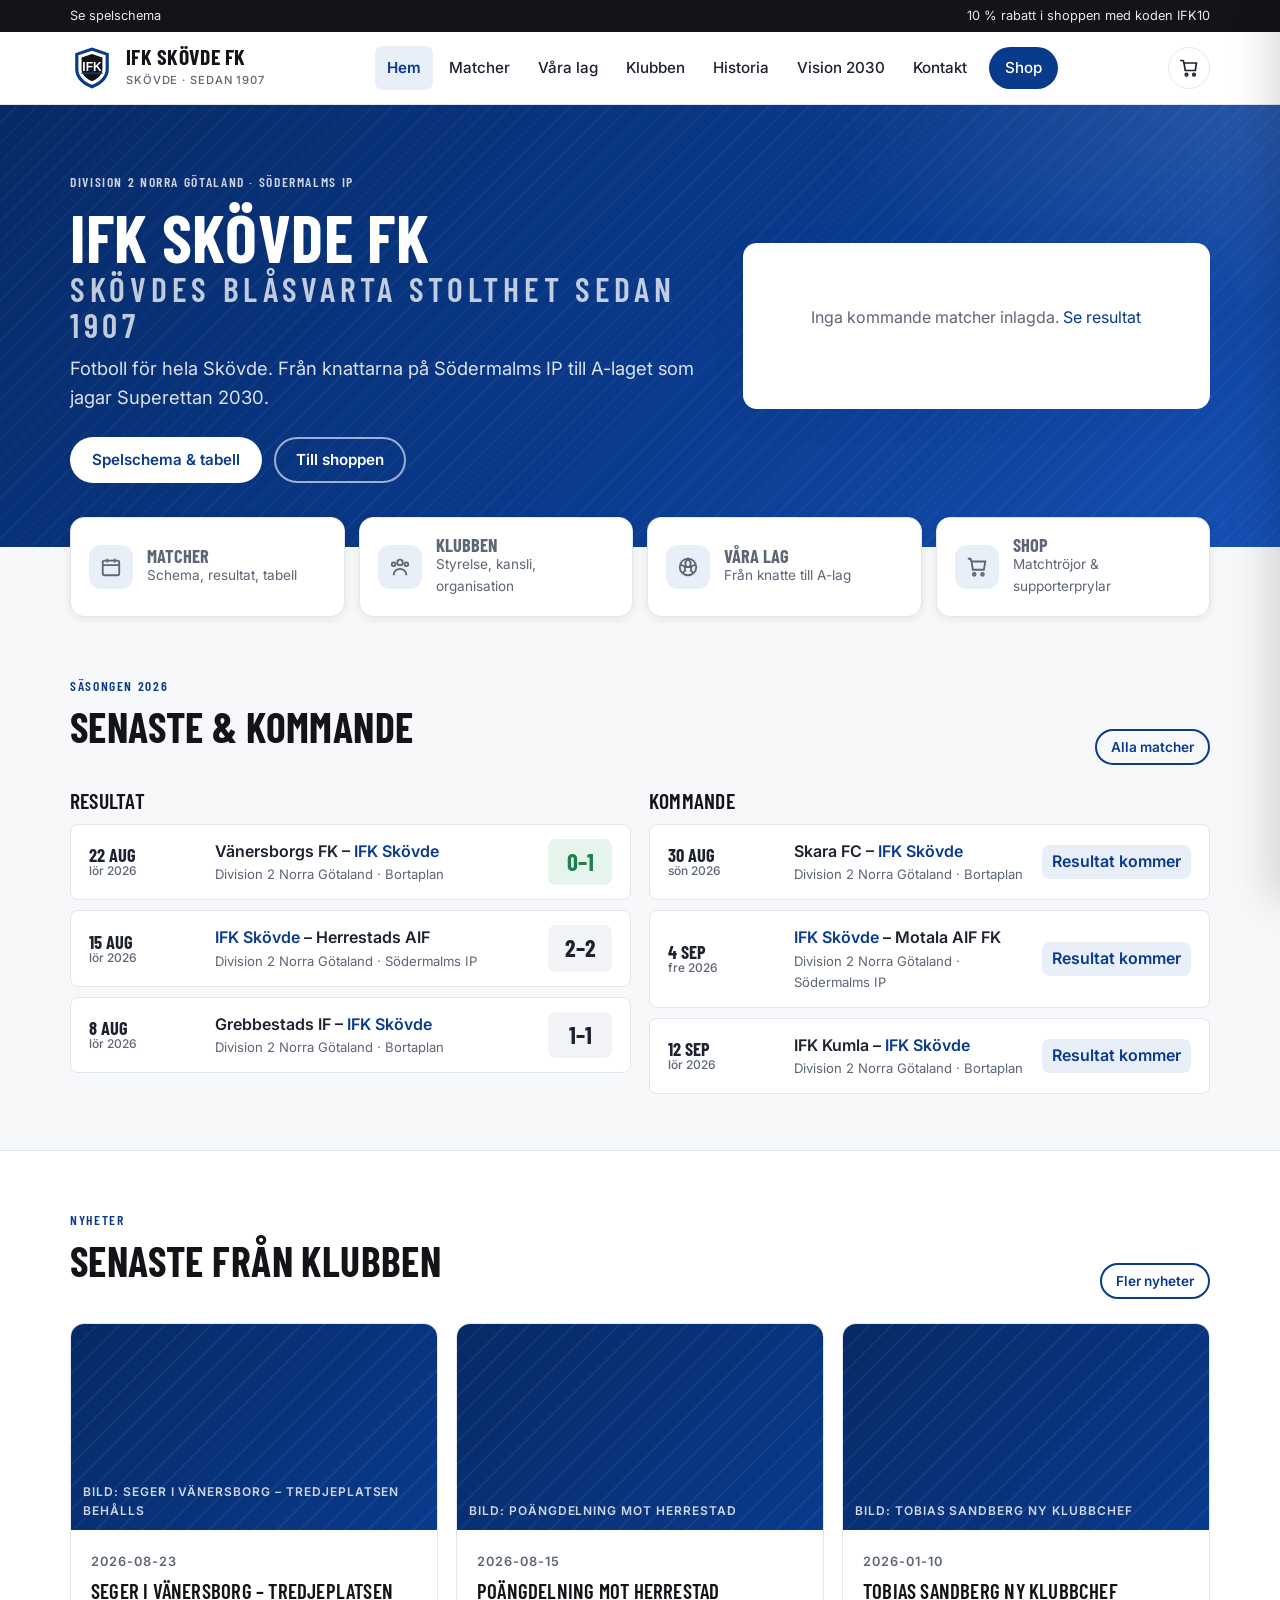
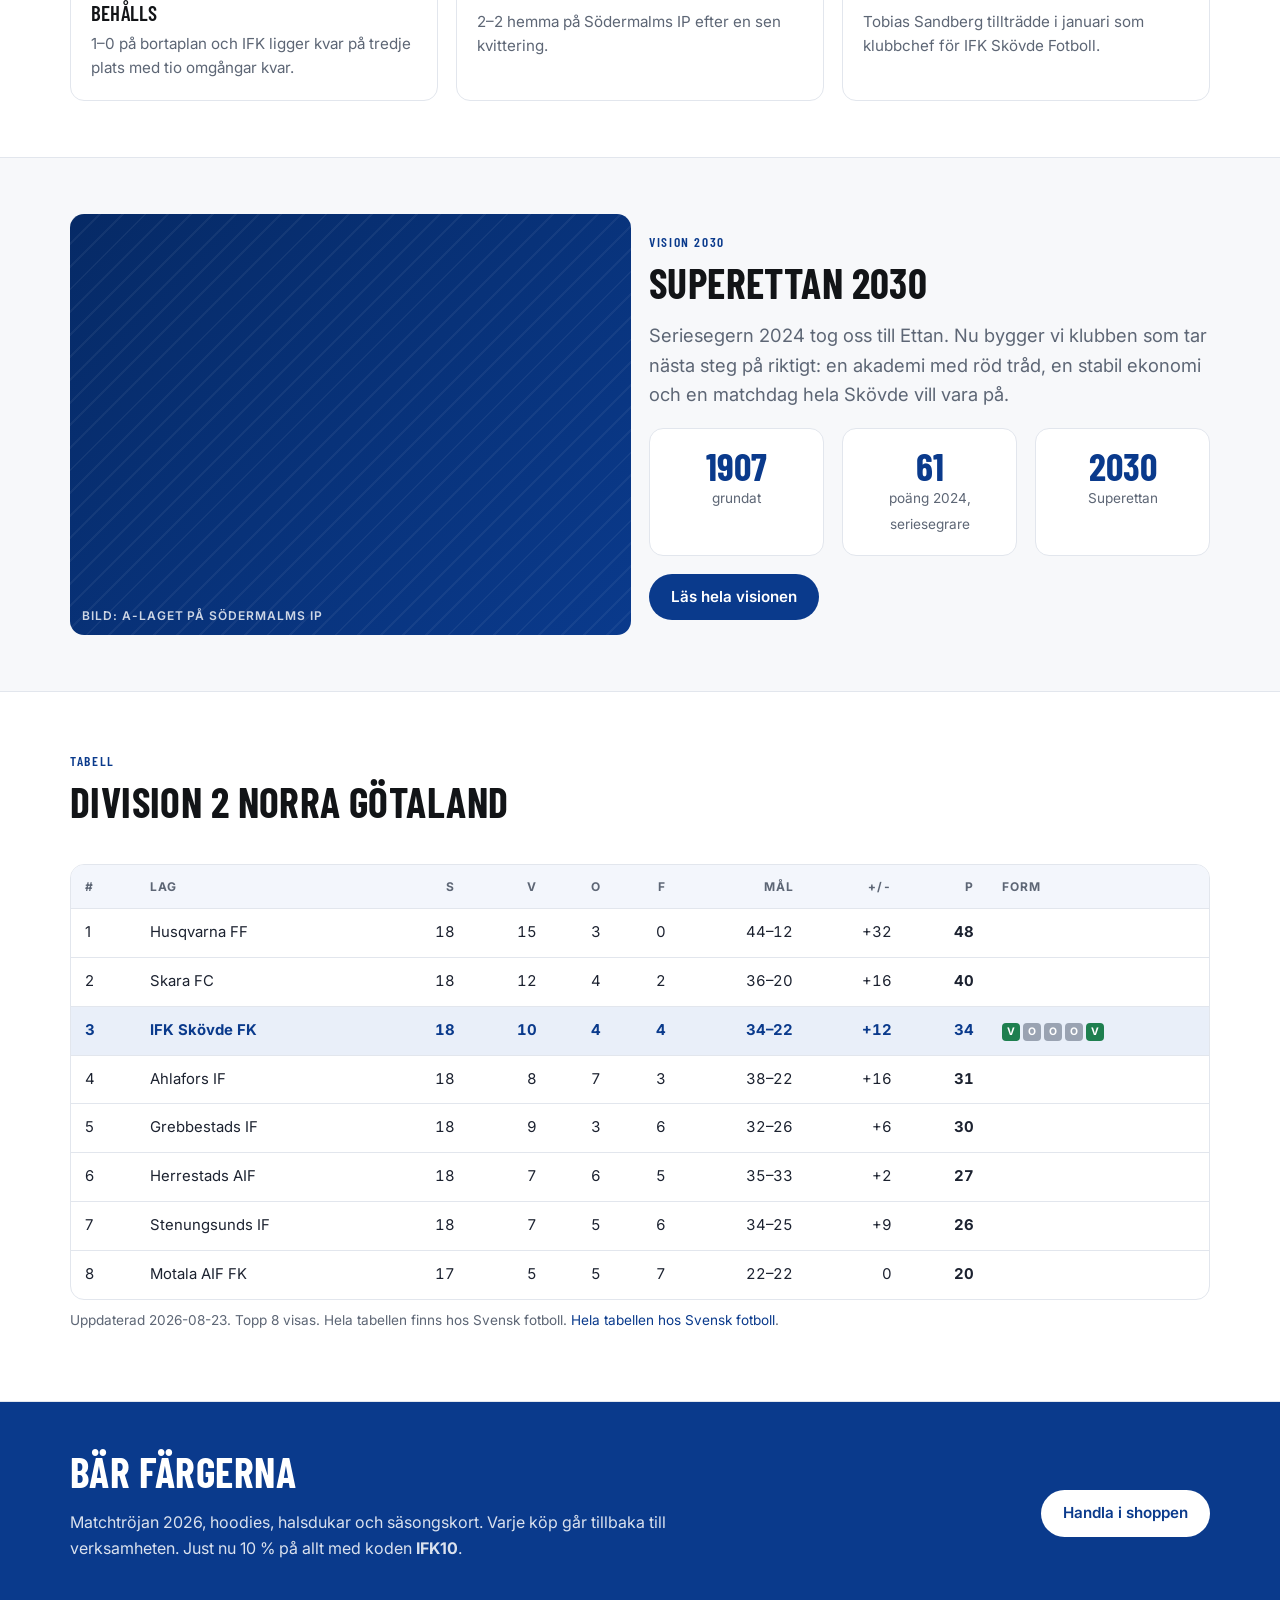
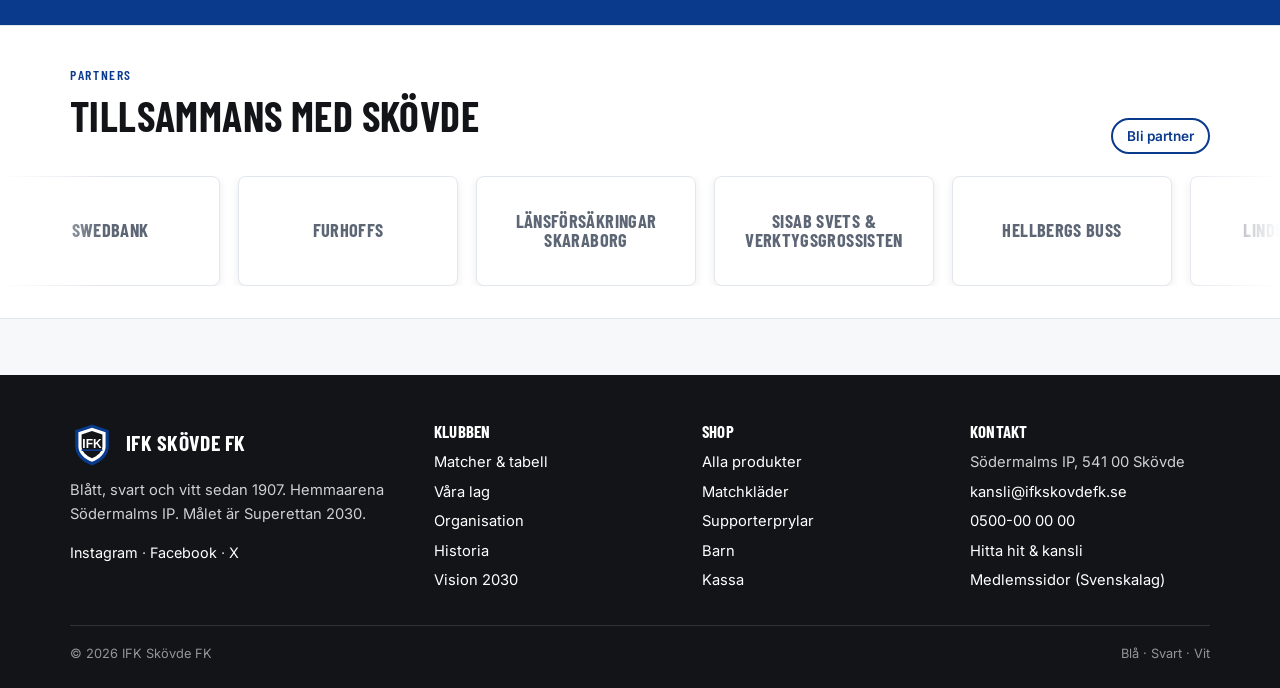
==== commit 4c0741d8: "Add rotating clickable partner band on the home page Sixteen partners scroll right to left in a seam" ====
--- a/index.html
+++ b/index.html
@@ -90,11 +90,9 @@
     </div>
   </section>
 
-  <section class="section">
-    <div class="container">
-      <div class="section-head"><div><span class="eyebrow">Partners</span><h2>Tillsammans med Skövde</h2></div><a class="btn btn--ghost btn--sm" href="kontakt.html#partner">Bli partner</a></div>
-      <div class="sponsors" id="home-sponsors"></div>
-    </div>
+  <section class="partners" aria-labelledby="partners-title">
+    <div class="container"><div><span class="eyebrow">Partners</span><h2 id="partners-title">Tillsammans med Skövde</h2></div><a class="btn btn--ghost btn--sm" href="kontakt.html#partner">Bli partner</a></div>
+    <div class="marquee" id="partners-marquee"><div class="marquee__track" id="partners-track"></div></div>
   </section>
 </main>
 
@@ -114,7 +112,15 @@
   renderFixtureList(document.getElementById("home-upcoming"), upcoming);
   renderTable(document.getElementById("home-table"));
   document.getElementById("home-news").innerHTML = IFK.news.map(n => `<article>${ph("Bild: " + n.title, "", n.img)}<div class="news__body"><time datetime="${n.date}">${n.date}</time><h3>${esc(n.title)}</h3><p>${esc(n.text)}</p></div></article>`).join("");
-  document.getElementById("home-sponsors").innerHTML = IFK.sponsors.map(s => `<div class="sponsor">${esc(s)}</div>`).join("");
+  // Partnerband: listan dubbleras så att rullningen blir sömlös. Hastighet ~ 3 s per logotyp.
+  const tile = (s, dup) => {
+    const inner = `<img src="assets/img/sponsors/${esc(s.img)}" alt="${esc(s.name)}" onerror="this.replaceWith(Object.assign(document.createElement('span'),{className:'sponsor__name',textContent:this.alt}))">`;
+    const attrs = `class="sponsor ${dup ? "sponsor--dup" : ""}" title="${esc(s.name)}" ${dup ? 'aria-hidden="true" tabindex="-1"' : ""}`;
+    return s.url ? `<a ${attrs} href="${esc(s.url)}" target="_blank" rel="noopener sponsored">${inner}</a>` : `<div ${attrs}>${inner}</div>`;
+  };
+  const track = document.getElementById("partners-track");
+  track.innerHTML = IFK.sponsors.map(s => tile(s, false)).join("") + IFK.sponsors.map(s => tile(s, true)).join("");
+  track.style.setProperty("--marquee-dur", `${IFK.sponsors.length * 3}s`);
 });
 </script>
 </body>
--- a/assets/css/style.css
+++ b/assets/css/style.css
@@ -344,10 +344,19 @@
 .toast{position:fixed;left:50%;bottom:24px;transform:translateX(-50%) translateY(20px);background:var(--black);color:#fff;padding:12px 18px;border-radius:999px;font-size:.9rem;z-index:120;opacity:0;transition:.25s;pointer-events:none;box-shadow:var(--shadow)}
 .toast.is-on{opacity:1;transform:translateX(-50%)}
 
-/* Sponsors */
-.sponsors{display:grid;grid-template-columns:repeat(6,1fr);gap:12px}
-.sponsor{background:#fff;border:1px solid var(--line);border-radius:var(--radius-sm);aspect-ratio:3/1.4;display:flex;align-items:center;justify-content:center;color:var(--muted);font-size:.8rem;font-weight:600;letter-spacing:.06em;text-transform:uppercase}
-@media (max-width:900px){.sponsors{grid-template-columns:repeat(3,1fr)}}
+/* Sponsors – rullande band, höger till vänster */
+.partners{background:#fff;border-top:1px solid var(--line);border-bottom:1px solid var(--line);padding:36px 0 32px;overflow:hidden}
+.partners .container{display:flex;justify-content:space-between;align-items:end;gap:16px;flex-wrap:wrap;margin-bottom:22px}
+.marquee{position:relative;overflow:hidden;-webkit-mask-image:linear-gradient(90deg,transparent,#000 8%,#000 92%,transparent);mask-image:linear-gradient(90deg,transparent,#000 8%,#000 92%,transparent)}
+.marquee__track{display:flex;gap:18px;width:max-content;animation:marquee var(--marquee-dur,48s) linear infinite;will-change:transform}
+.marquee:hover .marquee__track,.marquee:focus-within .marquee__track{animation-play-state:paused}
+@keyframes marquee{from{transform:translateX(0)}to{transform:translateX(-50%)}}
+.sponsor{flex:none;width:220px;height:110px;background:#fff;border:1px solid var(--line);border-radius:var(--radius-sm);display:flex;align-items:center;justify-content:center;padding:18px 22px;color:var(--ink);text-decoration:none!important;transition:.18s;box-shadow:var(--shadow-sm)}
+a.sponsor:hover,a.sponsor:focus-visible{border-color:var(--blue);transform:translateY(-2px);box-shadow:var(--shadow);outline:none}
+.sponsor img{max-width:100%;max-height:100%;width:auto;height:auto;object-fit:contain}
+.sponsor__name{font-family:var(--font-head);font-weight:700;text-transform:uppercase;font-size:1.15rem;line-height:1.05;text-align:center;color:var(--muted);letter-spacing:.02em}
+@media (max-width:600px){.sponsor{width:170px;height:90px;padding:14px 16px}.marquee__track{gap:12px}}
+@media (prefers-reduced-motion:reduce){.marquee{mask-image:none;-webkit-mask-image:none}.marquee__track{animation:none;flex-wrap:wrap;width:auto;justify-content:center}.marquee__track .sponsor--dup{display:none}}
 
 /* CTA band */
 .band{background:var(--blue);color:#fff;padding:48px 0}
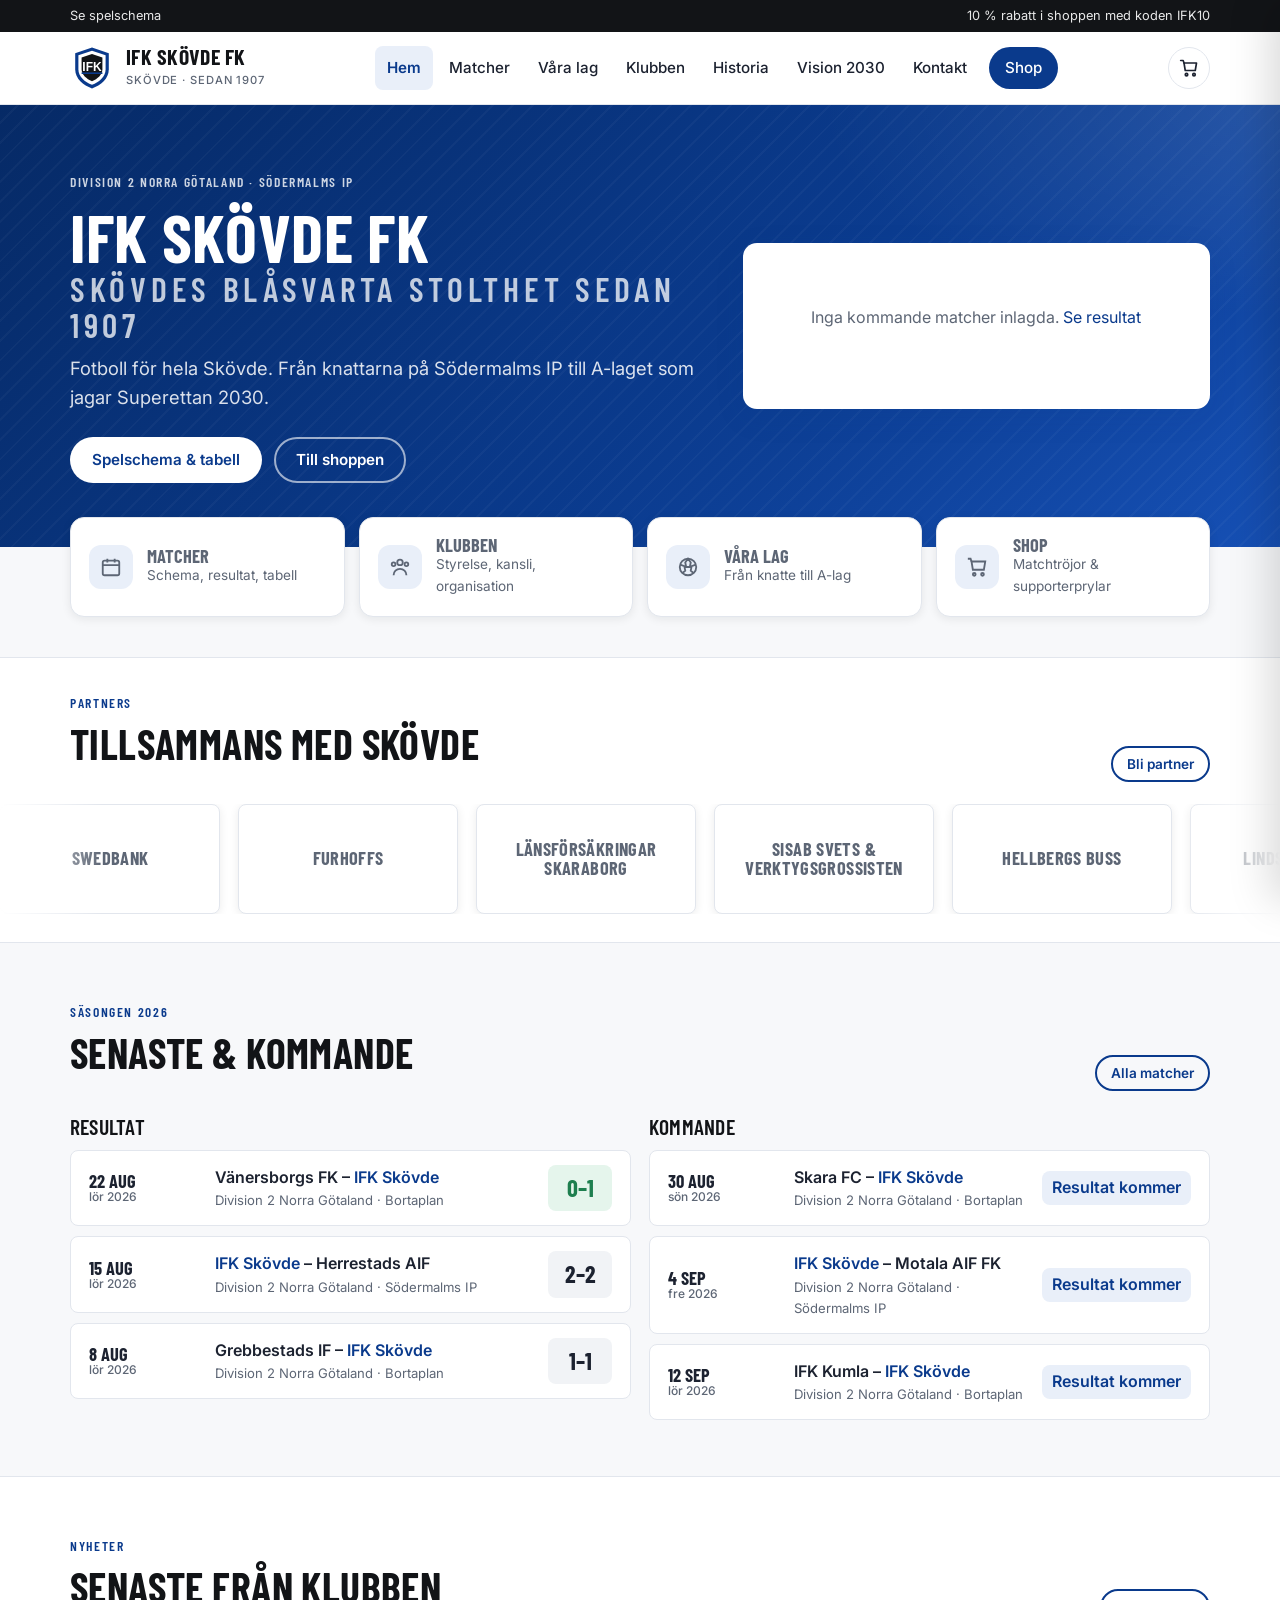
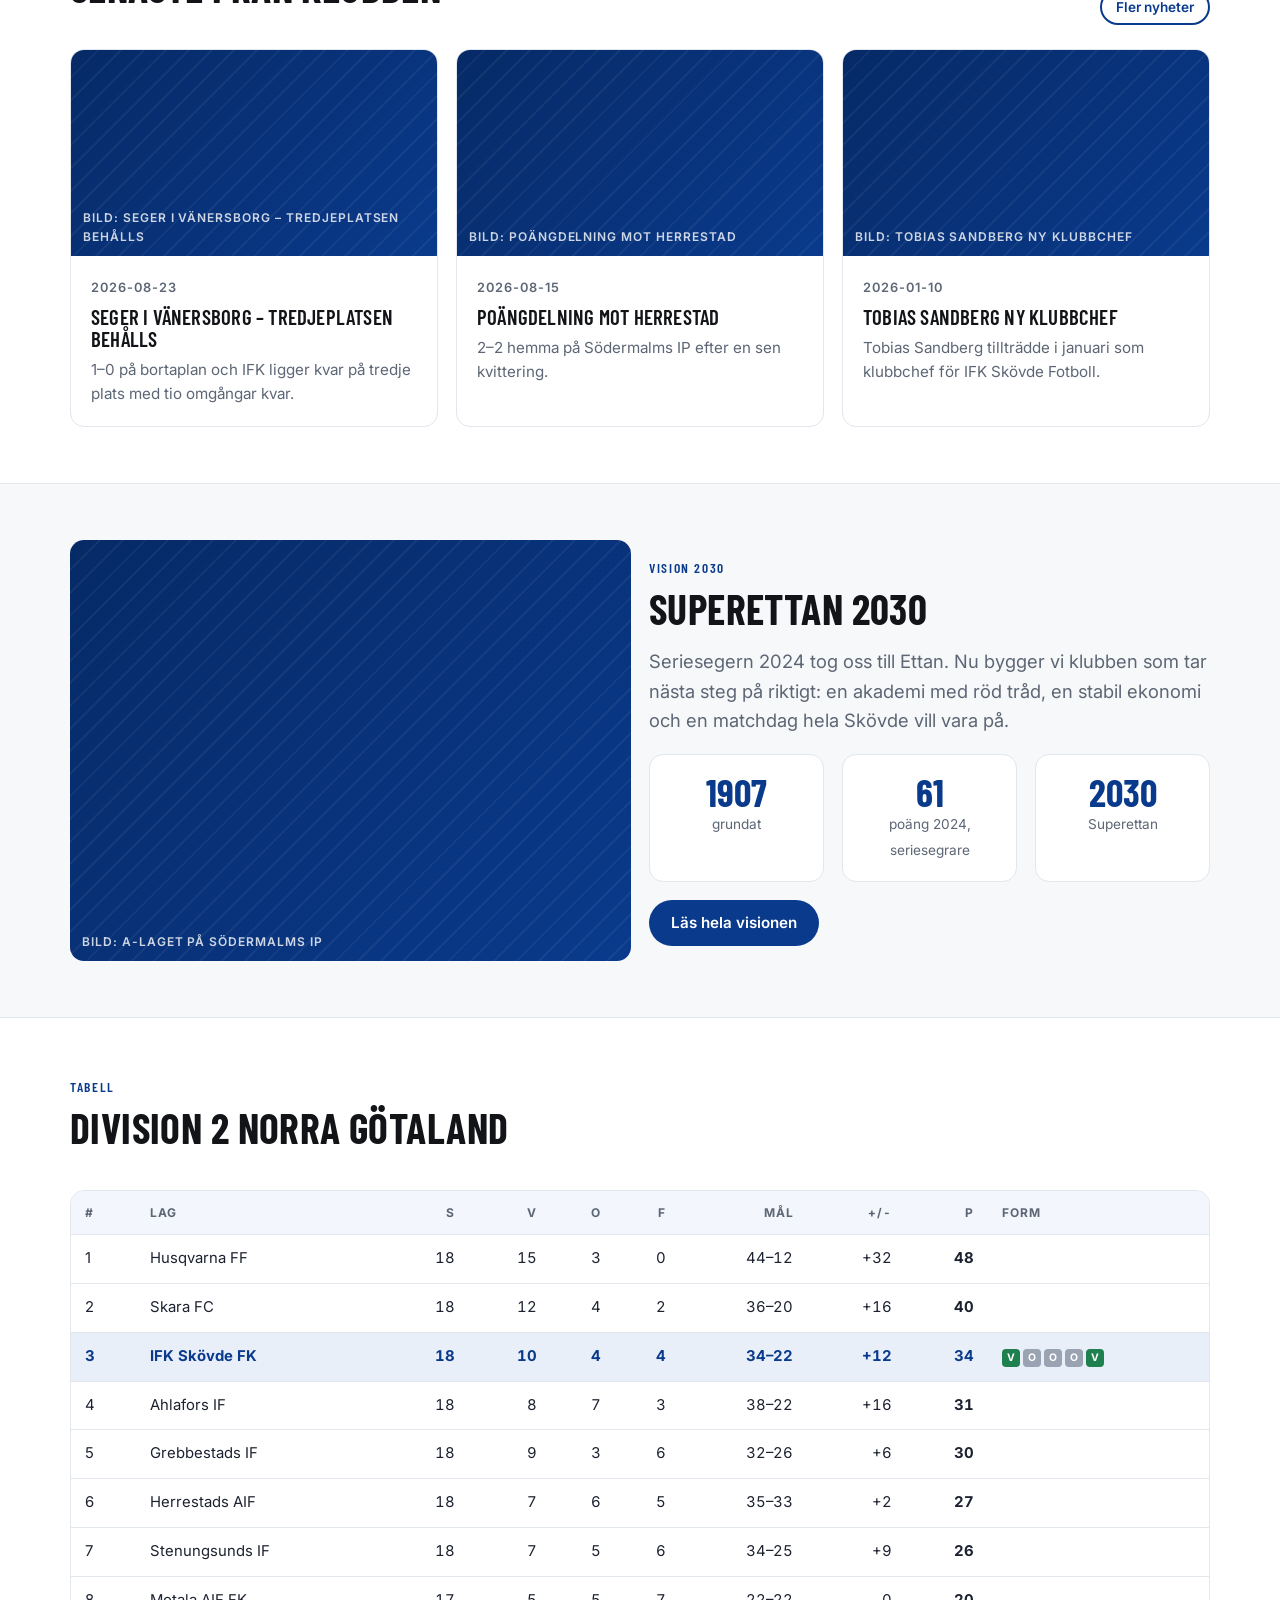
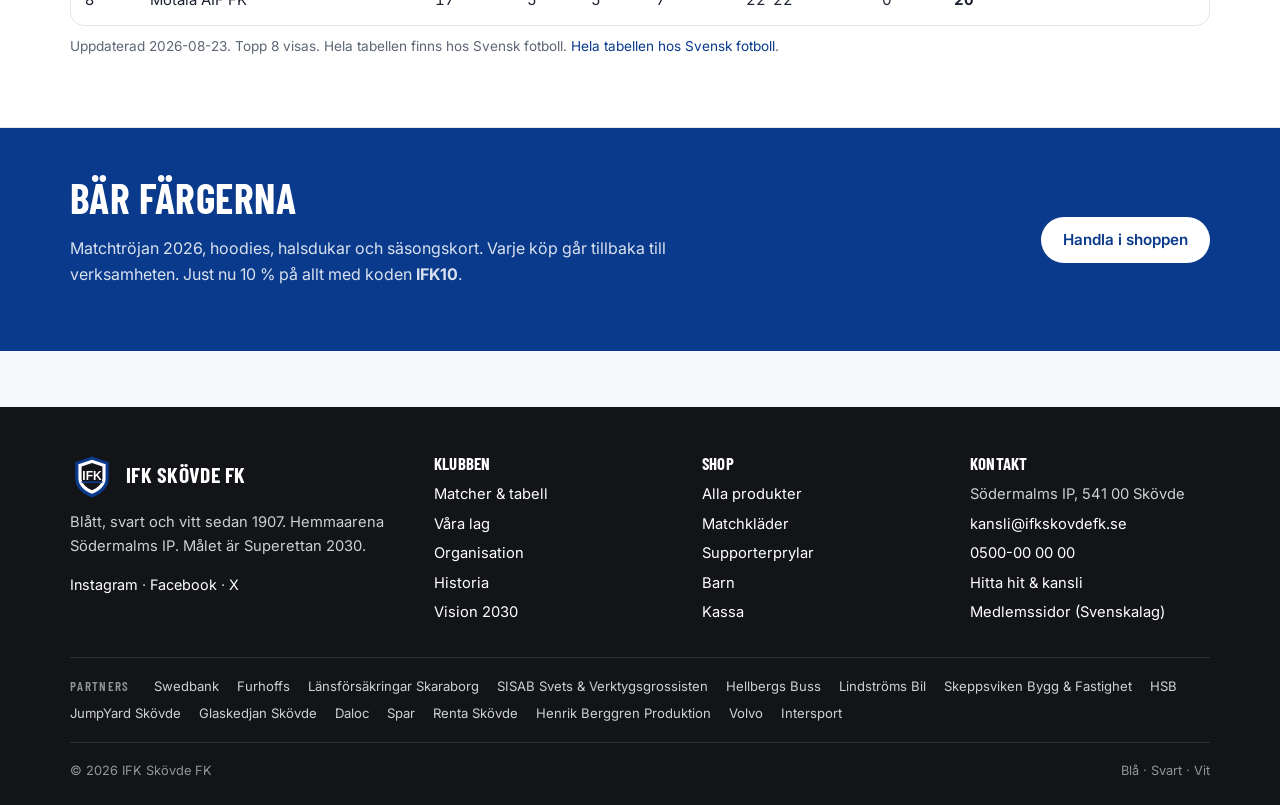
==== commit 9444cda7: "Show partners at top and bottom: band under hero, name row in footer Co-Authored-By: Claude Fable 5." ====
--- a/index.html
+++ b/index.html
@@ -39,6 +39,11 @@
       <a href="shop.html"><span class="quick__icon"><svg width="22" height="22" viewBox="0 0 24 24" fill="none" stroke="currentColor" stroke-width="2"><path d="M6 6h15l-1.5 9h-12z"/><path d="M6 6L5 3H2"/><circle cx="9" cy="20" r="1.5"/><circle cx="18" cy="20" r="1.5"/></svg></span><span><b>Shop</b><span>Matchtröjor &amp; supporterprylar</span></span></a>
     </nav>
   </div>
+
+  <section class="partners" aria-labelledby="partners-title">
+    <div class="container"><div><span class="eyebrow">Partners</span><h2 id="partners-title">Tillsammans med Skövde</h2></div><a class="btn btn--ghost btn--sm" href="kontakt.html#partner">Bli partner</a></div>
+    <div class="marquee" id="partners-marquee"><div class="marquee__track" id="partners-track"></div></div>
+  </section>
 
   <section class="section">
     <div class="container">
@@ -90,10 +95,6 @@
     </div>
   </section>
 
-  <section class="partners" aria-labelledby="partners-title">
-    <div class="container"><div><span class="eyebrow">Partners</span><h2 id="partners-title">Tillsammans med Skövde</h2></div><a class="btn btn--ghost btn--sm" href="kontakt.html#partner">Bli partner</a></div>
-    <div class="marquee" id="partners-marquee"><div class="marquee__track" id="partners-track"></div></div>
-  </section>
 </main>
 
 <footer class="site-footer" id="site-footer"></footer>
--- a/assets/css/style.css
+++ b/assets/css/style.css
@@ -345,7 +345,7 @@
 .toast.is-on{opacity:1;transform:translateX(-50%)}
 
 /* Sponsors – rullande band, höger till vänster */
-.partners{background:#fff;border-top:1px solid var(--line);border-bottom:1px solid var(--line);padding:36px 0 32px;overflow:hidden}
+.partners{background:#fff;border-top:1px solid var(--line);border-bottom:1px solid var(--line);padding:32px 0 28px;margin-top:40px;overflow:hidden}
 .partners .container{display:flex;justify-content:space-between;align-items:end;gap:16px;flex-wrap:wrap;margin-bottom:22px}
 .marquee{position:relative;overflow:hidden;-webkit-mask-image:linear-gradient(90deg,transparent,#000 8%,#000 92%,transparent);mask-image:linear-gradient(90deg,transparent,#000 8%,#000 92%,transparent)}
 .marquee__track{display:flex;gap:18px;width:max-content;animation:marquee var(--marquee-dur,48s) linear infinite;will-change:transform}
@@ -371,7 +371,11 @@
 .footer-grid{display:grid;grid-template-columns:1.4fr 1fr 1fr 1fr;gap:28px}
 .site-footer h4{color:#fff;font-size:1.05rem;margin-bottom:10px}
 .site-footer ul{list-style:none;margin:0;padding:0;display:flex;flex-direction:column;gap:6px;font-size:.92rem}
-.footer-bottom{border-top:1px solid rgba(255,255,255,.12);margin-top:32px;padding-top:18px;font-size:.8rem;display:flex;justify-content:space-between;flex-wrap:wrap;gap:8px;color:rgba(255,255,255,.55)}
+.footer-partners{border-top:1px solid rgba(255,255,255,.12);margin-top:32px;padding-top:18px;display:flex;flex-wrap:wrap;gap:6px 18px;font-size:.82rem;align-items:center}
+.footer-partners span{font-family:var(--font-head);text-transform:uppercase;letter-spacing:.1em;font-weight:600;color:rgba(255,255,255,.55);margin-right:6px}
+.footer-partners a{color:rgba(255,255,255,.8)}
+.footer-partners a:hover{color:#fff}
+.footer-bottom{border-top:1px solid rgba(255,255,255,.12);margin-top:18px;padding-top:18px;font-size:.8rem;display:flex;justify-content:space-between;flex-wrap:wrap;gap:8px;color:rgba(255,255,255,.55)}
 @media (max-width:860px){.footer-grid{grid-template-columns:1fr 1fr}}
 @media (max-width:520px){.footer-grid{grid-template-columns:1fr}}
 
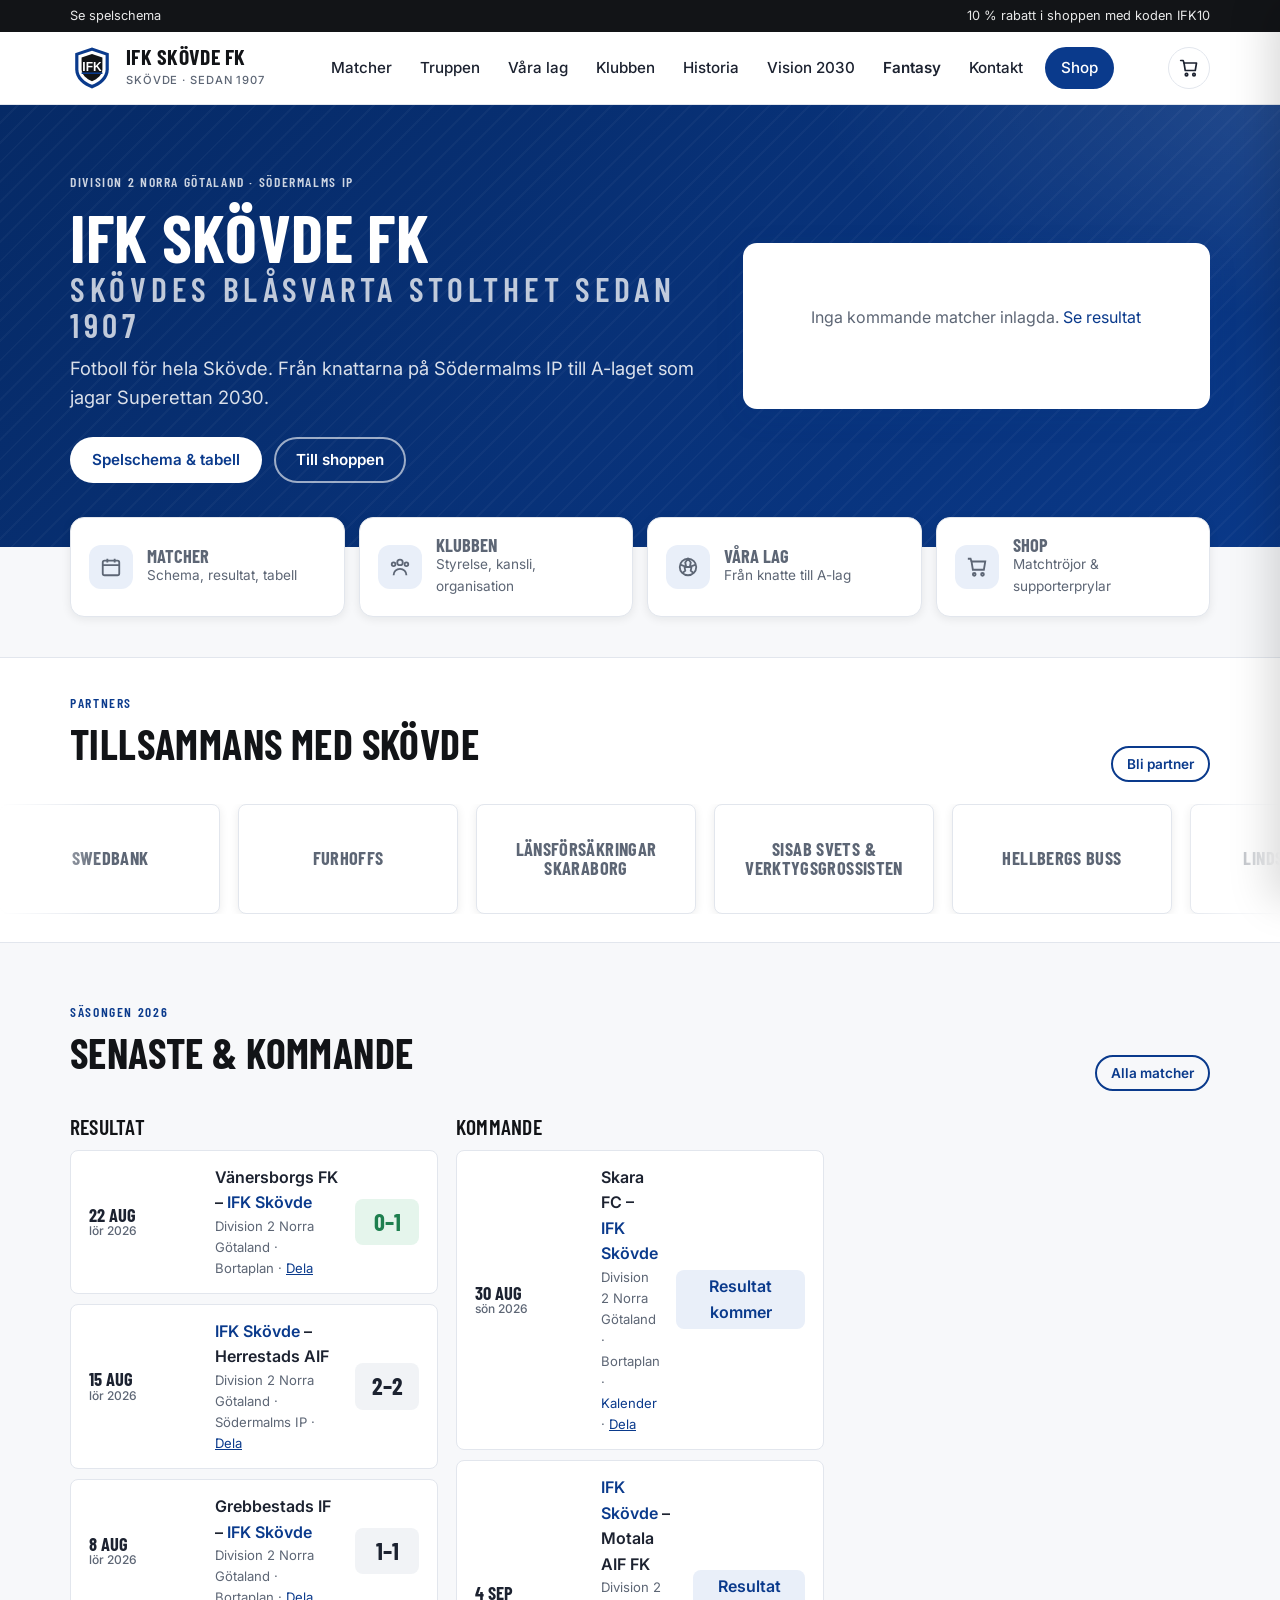
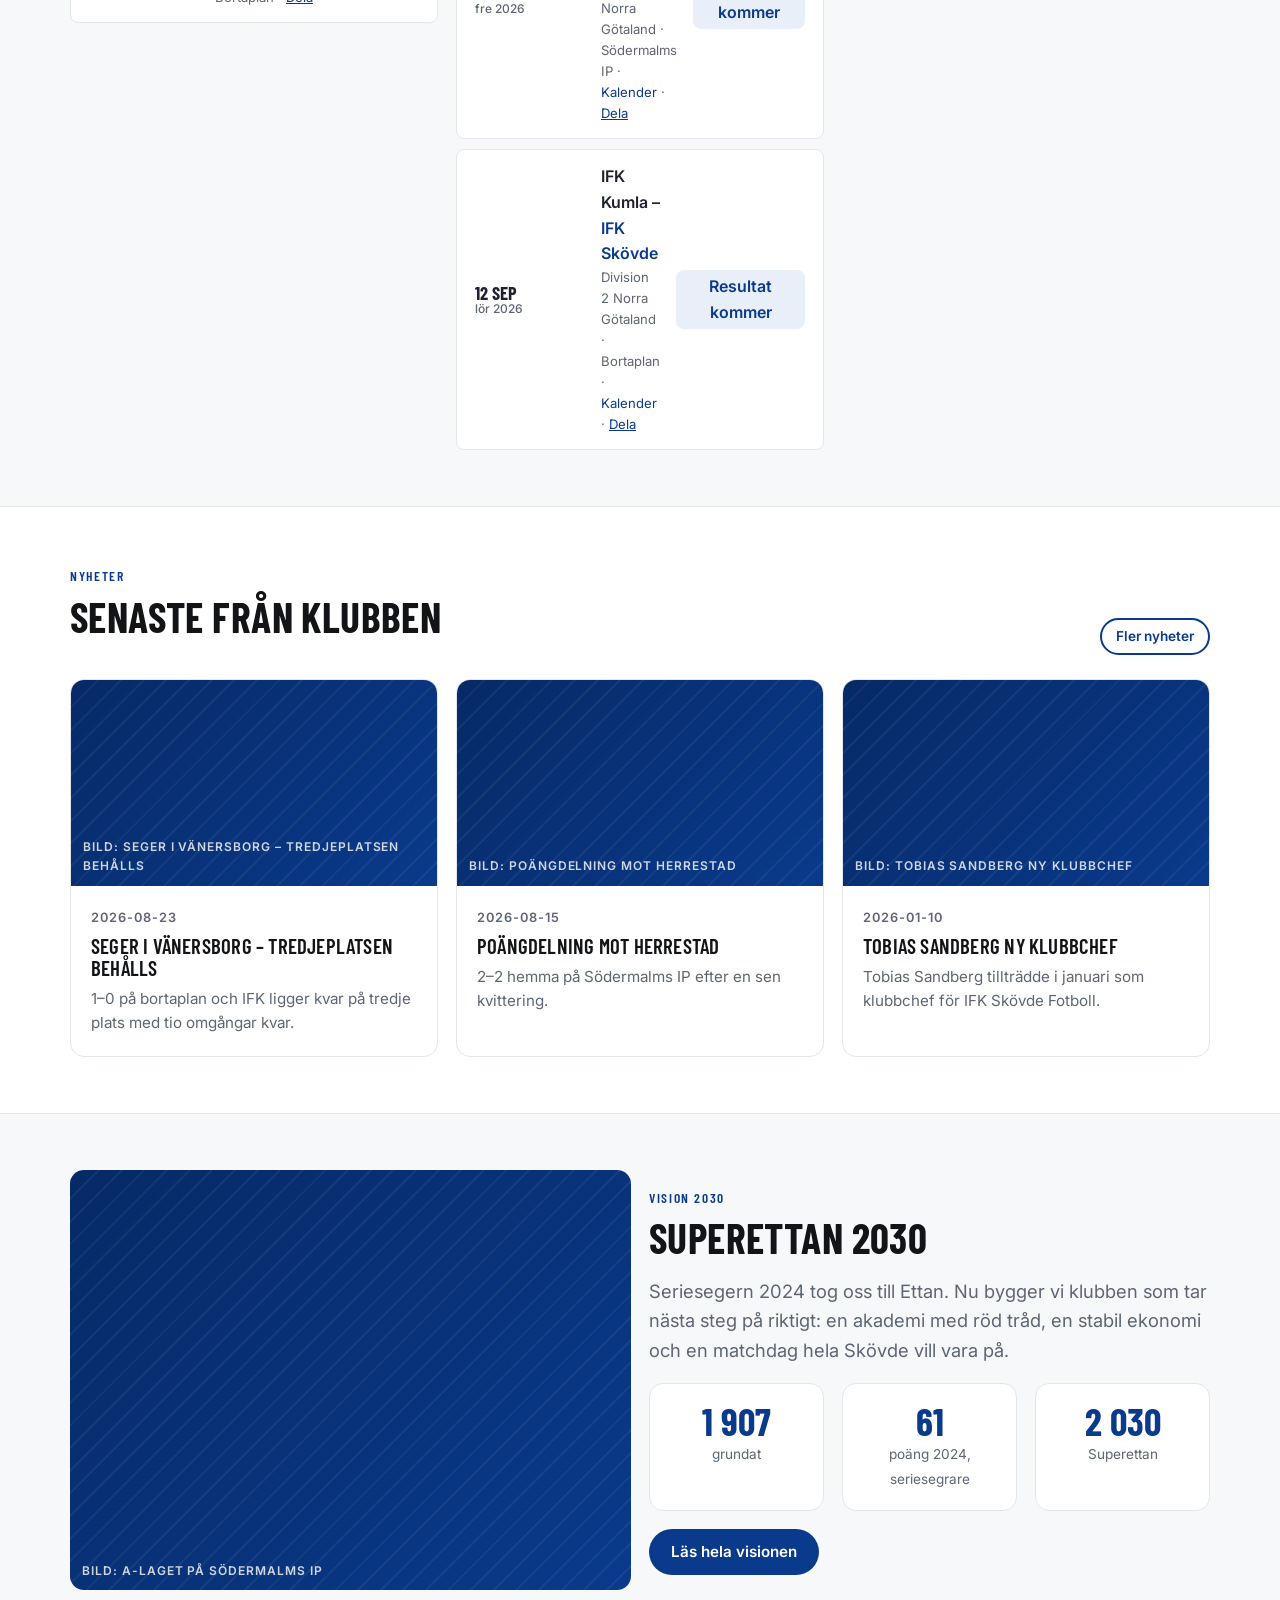
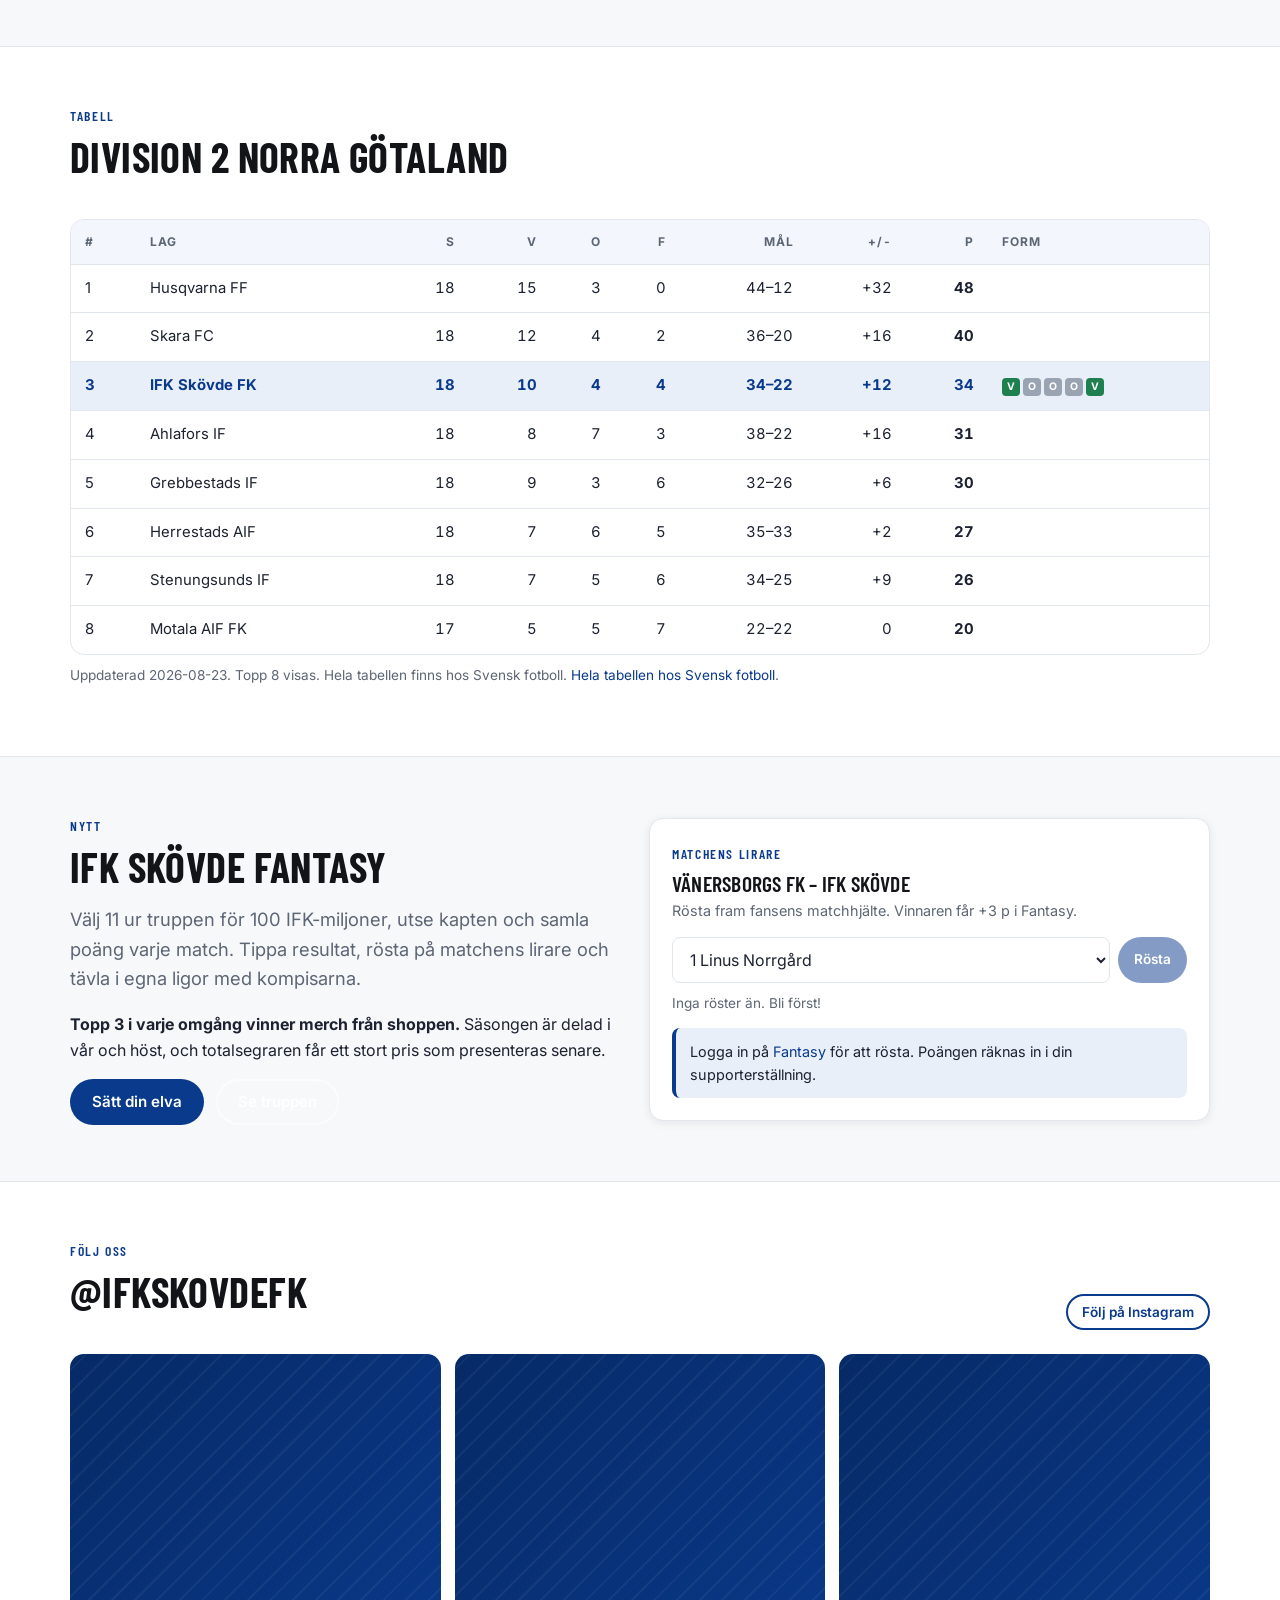
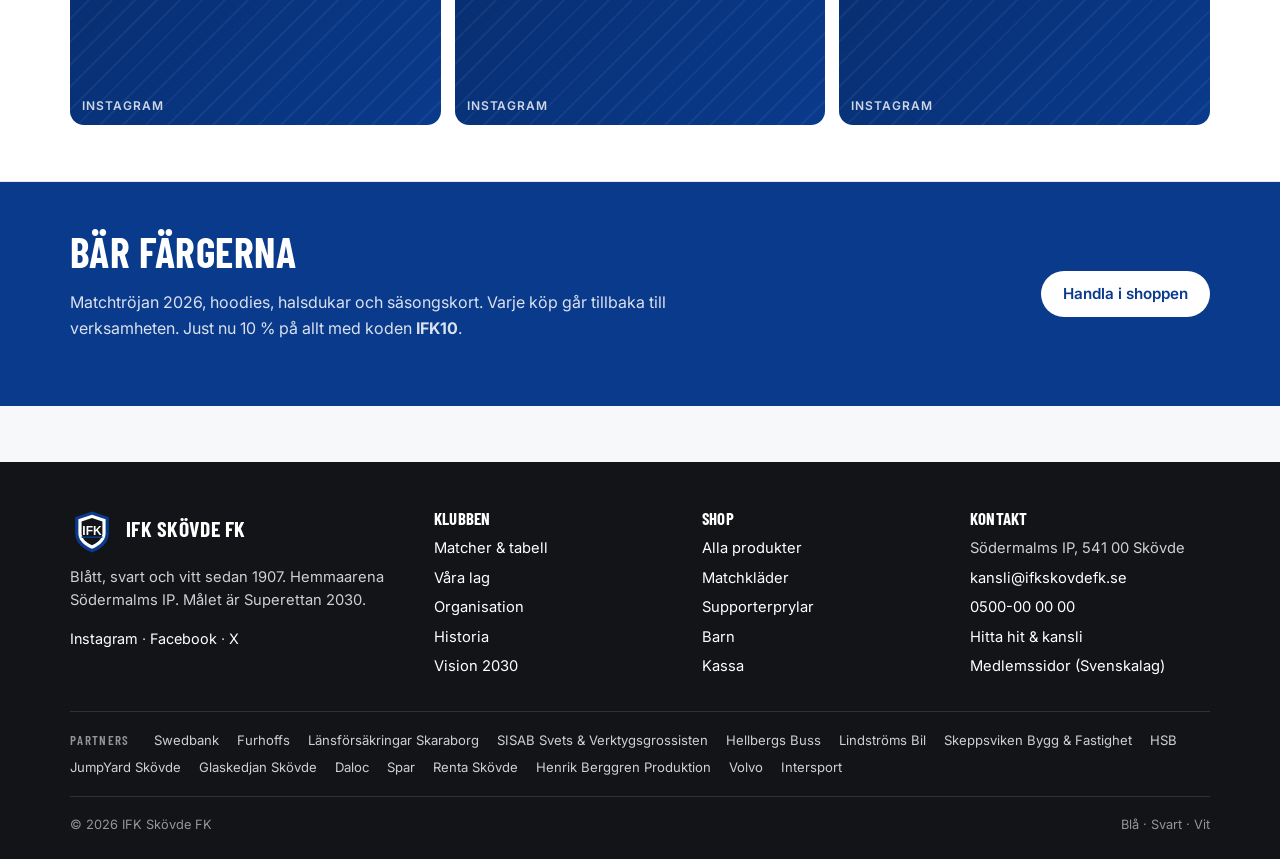
==== commit 9cfa65a1: "Add fantasy game, squad cards, match centre, kit builder, fan engagement - IFK Skövde Fantasy: accou" ====
--- a/index.html
+++ b/index.html
@@ -48,9 +48,10 @@
   <section class="section">
     <div class="container">
       <div class="section-head"><div><span class="eyebrow">Säsongen 2026</span><h2>Senaste &amp; kommande</h2></div><a class="btn btn--ghost btn--sm" href="matcher.html">Alla matcher</a></div>
-      <div class="grid grid--2" style="align-items:start">
+      <div class="grid grid--3" style="align-items:start">
         <div><h3 style="margin-bottom:12px">Resultat</h3><div class="fixture-list" id="home-results"></div></div>
         <div><h3 style="margin-bottom:12px">Kommande</h3><div class="fixture-list" id="home-upcoming"></div></div>
+        <div id="tip-widget"></div>
       </div>
     </div>
   </section>
@@ -88,6 +89,28 @@
     </div>
   </section>
 
+  <section class="section">
+    <div class="container">
+      <div class="grid grid--2" style="align-items:center">
+        <div>
+          <span class="eyebrow">Nytt</span>
+          <h2>IFK Skövde Fantasy</h2>
+          <p class="lead">Välj 11 ur truppen för 100 IFK-miljoner, utse kapten och samla poäng varje match. Tippa resultat, rösta på matchens lirare och tävla i egna ligor med kompisarna.</p>
+          <p><b>Topp 3 i varje omgång vinner merch från shoppen.</b> Säsongen är delad i vår och höst, och totalsegraren får ett stort pris som presenteras senare.</p>
+          <div class="hero__cta" style="margin-top:14px"><a class="btn btn--primary" href="fantasy.html">Sätt din elva</a><a class="btn btn--ghost" href="spelare.html">Se truppen</a></div>
+        </div>
+        <div id="motm-widget"></div>
+      </div>
+    </div>
+  </section>
+
+  <section class="section section--alt">
+    <div class="container">
+      <div class="section-head"><div><span class="eyebrow">Följ oss</span><h2>@ifkskovdefk</h2></div><a class="btn btn--ghost btn--sm" href="https://www.instagram.com/ifkskovdefk/" target="_blank" rel="noopener">Följ på Instagram</a></div>
+      <div id="instagram"></div>
+    </div>
+  </section>
+
   <section class="band">
     <div class="container">
       <div><h2>Bär färgerna</h2><p>Matchtröjan 2026, hoodies, halsdukar och säsongskort. Varje köp går tillbaka till verksamheten. Just nu 10 % på allt med koden <b>IFK10</b>.</p></div>
@@ -101,6 +124,10 @@
 <script src="assets/js/data.js"></script>
 <script src="assets/js/main.js"></script>
 <script src="assets/js/shop.js"></script>
+<script src="assets/js/backend.js"></script>
+<script src="assets/js/scoring.js"></script>
+<script src="assets/js/engage.js"></script>
+<script src="assets/js/motion.js"></script>
 <script>
 document.addEventListener("ifk:ready", () => {
   const { renderNextMatch, renderFixtureList, renderTable } = window.IFKRender;
--- a/assets/css/style.css
+++ b/assets/css/style.css
@@ -403,3 +403,156 @@
 
 @media (prefers-reduced-motion:reduce){*{transition:none!important;animation:none!important;scroll-behavior:auto!important}}
 @media print{.site-header,.site-footer,.popup-backdrop,.drawer,.drawer-backdrop,.toast,.topbar{display:none!important}}
+
+/* ===== Batch 2: rörelse ===== */
+.reveal{opacity:0;transform:translateY(16px);transition:opacity .55s ease,transform .55s ease}
+.reveal.is-in{opacity:1;transform:none}
+@keyframes pulse{0%{box-shadow:inset 0 0 0 0 rgba(10,58,140,0)}40%{box-shadow:inset 0 0 0 999px rgba(10,58,140,.10)}100%{box-shadow:inset 0 0 0 0 rgba(10,58,140,0)}}
+tr.is-ifk.pulse td{animation:pulse 1.6s ease 1}
+.hero{background-size:200% 200%;animation:heroPan 18s ease-in-out infinite alternate}
+@keyframes heroPan{from{background-position:0% 0%}to{background-position:100% 100%}}
+.live-dot{display:inline-block;width:8px;height:8px;border-radius:50%;background:#E5484D;margin-right:6px;animation:blink 1.2s infinite}
+@keyframes blink{50%{opacity:.2}}
+.match-card--live .match-card__label span:first-child{color:#E5484D}
+.linklike{background:none;border:0;padding:0;color:var(--blue);cursor:pointer;font:inherit;font-size:inherit;text-decoration:underline}
+.fixture__acts a,.fixture__acts .linklike{font-size:.82rem}
+.popup__timer{font-size:.85rem;color:var(--muted);margin:-6px 0 12px}
+.popup__timer b{color:#B42318;font-variant-numeric:tabular-nums}
+.nav__links .nav__fantasy a{font-weight:600}
+@media (max-width:1100px){.burger{display:inline-flex}.nav__links{display:none;position:absolute;left:0;right:0;top:100%;background:#fff;flex-direction:column;align-items:stretch;padding:12px 20px 20px;border-bottom:1px solid var(--line);box-shadow:var(--shadow);gap:2px}.nav__links.is-open{display:flex}.nav__links a{padding:12px 14px;font-size:1.05rem}.nav__links .nav__shop a{margin:8px 0 0;text-align:center}}
+
+/* ===== Shop: merförsäljning, lager, tröjbyggare ===== */
+.product__badge--low{top:auto;bottom:10px;left:10px;background:#B42318}
+.upsell{display:grid;grid-template-columns:56px 1fr auto;gap:12px;align-items:center;background:var(--blue-tint);border:1px dashed var(--blue);border-radius:var(--radius-sm);padding:10px 12px;margin-top:12px}
+.upsell .ph{aspect-ratio:1;border-radius:8px}
+.upsell b{display:block;font-size:.9rem}.upsell span{font-size:.8rem;color:var(--muted)}
+.kit{display:grid;grid-template-columns:1fr 1fr;gap:28px;align-items:center;background:#fff;border:1px solid var(--line);border-radius:var(--radius);padding:24px}
+@media (max-width:820px){.kit{grid-template-columns:1fr}}
+.kit__preview{text-align:center}
+.kit__svg{max-width:320px;margin:0 auto;filter:drop-shadow(0 12px 24px rgba(10,58,140,.18))}
+.kit__tabs{display:flex;gap:8px;justify-content:center;margin-top:12px}
+.kit__total{display:flex;justify-content:space-between;align-items:center;border-top:1px solid var(--line);padding-top:12px;margin:6px 0 12px}
+.kit__total b{font-family:var(--font-head);font-size:1.6rem;color:var(--blue)}
+
+/* ===== Truppen ===== */
+.players{display:grid;grid-template-columns:repeat(4,1fr);gap:16px}
+@media (max-width:1000px){.players{grid-template-columns:repeat(3,1fr)}}
+@media (max-width:640px){.players{grid-template-columns:repeat(2,1fr);gap:10px}}
+.pcard{perspective:1000px;min-height:340px}
+.pcard__inner{position:relative;width:100%;height:100%;min-height:340px;transition:transform .6s;transform-style:preserve-3d;cursor:pointer}
+.pcard.is-flipped .pcard__inner{transform:rotateY(180deg)}
+.pcard__face{position:absolute;inset:0;backface-visibility:hidden;background:#fff;border:1px solid var(--line);border-radius:var(--radius);overflow:hidden;display:flex;flex-direction:column}
+.pcard__back{transform:rotateY(180deg);padding:18px;background:var(--blue);color:#fff;border-color:var(--blue)}
+.pcard__back h3,.pcard__back .pcard__num{color:#fff}
+.pcard .ph{border-radius:0;aspect-ratio:4/4.2}
+.pcard__num{position:absolute;top:10px;left:12px;font-family:var(--font-head);font-size:2.4rem;font-weight:700;color:#fff;line-height:1;text-shadow:0 2px 8px rgba(0,0,0,.4)}
+.pcard__body{padding:12px 14px 14px}
+.pcard__body h3{margin:0 0 2px;font-size:1.2rem}
+.pcard__meta{font-size:.8rem;color:var(--muted)}
+.pcard__stats{display:grid;grid-template-columns:repeat(3,1fr);gap:8px;margin:14px 0}
+.pcard__stats div{background:rgba(255,255,255,.12);border-radius:8px;padding:8px;text-align:center}
+.pcard__stats b{display:block;font-family:var(--font-head);font-size:1.5rem;line-height:1}
+.pcard__stats span{font-size:.7rem;text-transform:uppercase;letter-spacing:.06em;opacity:.8}
+.pcard__back p{font-size:.88rem;opacity:.9;margin:0}
+.pcard__hint{margin-top:auto;font-size:.72rem;opacity:.7;text-transform:uppercase;letter-spacing:.08em}
+
+/* ===== Vision-mätare ===== */
+.tracker{background:#fff;border:1px solid var(--line);border-radius:var(--radius);padding:24px}
+.tracker__ladder{display:grid;grid-template-columns:repeat(4,1fr);gap:8px;margin:16px 0 8px}
+.rung{border-radius:10px;padding:14px 10px;text-align:center;border:2px solid var(--line);position:relative}
+.rung b{display:block;font-family:var(--font-head);text-transform:uppercase;font-size:1.05rem}
+.rung span{font-size:.75rem;color:var(--muted)}
+.rung--now{border-color:var(--blue);background:var(--blue-tint)}
+.rung--now::after{content:"Här är vi";position:absolute;top:-12px;left:50%;transform:translateX(-50%);background:var(--blue);color:#fff;font-size:.65rem;font-weight:700;letter-spacing:.08em;text-transform:uppercase;padding:2px 8px;border-radius:999px;white-space:nowrap}
+.rung--goal{border-color:var(--black);background:var(--black);color:#fff}.rung--goal span{color:rgba(255,255,255,.7)}
+.tracker__meter{height:10px;background:var(--line);border-radius:999px;overflow:hidden;margin:12px 0 6px}
+.tracker__meter i{display:block;height:100%;background:linear-gradient(90deg,var(--blue-deep),var(--blue));border-radius:999px;transition:width 1.4s ease}
+.tracker__foot{display:flex;justify-content:space-between;font-size:.82rem;color:var(--muted)}
+@media (max-width:640px){.tracker__ladder{grid-template-columns:repeat(2,1fr)}}
+
+/* ===== Engagemang: tips, lirare, quiz, instagram ===== */
+.engage h3{margin-bottom:4px}
+.tip-row{display:flex;align-items:end;gap:10px;margin:10px 0 12px}
+.tip-row label{flex:1;margin:0}.tip-row label span{display:block;font-size:.75rem;color:var(--muted);margin-bottom:4px;font-weight:600}
+.tip-row input{font-family:var(--font-head);font-size:1.6rem;font-weight:700;text-align:center;padding:6px}
+.tip-dash{font-family:var(--font-head);font-size:1.6rem;color:var(--muted);padding-bottom:6px}
+.motm-top{display:grid;gap:6px;margin-top:12px}
+.motm-top div{display:flex;justify-content:space-between;background:var(--blue-tint);border-radius:8px;padding:8px 12px;font-size:.9rem}
+.motm-top span{color:var(--muted)}
+.quiz{max-width:720px;margin:0 auto}
+.quiz__head{display:flex;justify-content:space-between;align-items:center;font-size:.85rem;color:var(--muted)}
+.quiz__bar{height:6px;background:var(--line);border-radius:999px;overflow:hidden;margin:10px 0 18px}
+.quiz__bar i{display:block;height:100%;background:var(--blue);transition:width .4s}
+.quiz__opts{display:grid;gap:8px;margin:14px 0}
+.quiz__opt{text-align:left;background:#fff;border:2px solid var(--line);border-radius:10px;padding:12px 14px;font:inherit;cursor:pointer;transition:.15s}
+.quiz__opt:hover:not(:disabled){border-color:var(--blue)}
+.quiz__opt.is-right{border-color:var(--ok);background:#E5F5EC}
+.quiz__opt.is-wrong{border-color:#B42318;background:#FCE9E9}
+.quiz__why{color:var(--muted);font-size:.9rem;margin:0 0 12px}
+.quiz--intro,.quiz--done{text-align:center}
+.quiz__score{font-family:var(--font-head);font-size:1.6rem;margin:8px 0}
+.quiz__score b{font-size:4rem;color:var(--blue);line-height:1}
+.ig-empty,.ig-grid{display:grid;grid-template-columns:repeat(3,1fr);gap:14px}
+@media (max-width:640px){.ig-empty,.ig-grid{grid-template-columns:1fr}}
+
+/* ===== Fantasy ===== */
+.fx-hero{background:linear-gradient(135deg,#062A66,#0A3A8C 60%,#121417);color:#fff;padding:44px 0}
+.fx-hero h1{color:#fff;margin-bottom:6px}
+.fx-hero p{color:rgba(255,255,255,.8);margin:0;max-width:60ch}
+.fantasy-shell{margin-top:24px}
+.fx-auth{display:grid;grid-template-columns:1.1fr .9fr;gap:32px;align-items:start}
+@media (max-width:860px){.fx-auth{grid-template-columns:1fr}}
+.fx-bullets{list-style:none;padding:0;margin:14px 0 0;display:grid;gap:8px}
+.fx-bullets li{padding-left:26px;position:relative}
+.fx-bullets li::before{content:"✓";position:absolute;left:0;color:var(--blue);font-weight:700}
+.fx-tabs{display:flex;gap:8px;flex-wrap:wrap;margin-bottom:16px}
+.fx-top{display:flex;justify-content:space-between;align-items:end;gap:16px;flex-wrap:wrap;margin-bottom:12px}
+.fx-badges{display:flex;gap:6px;flex-wrap:wrap}
+.badge{background:var(--blue-soft);color:var(--blue);border-radius:999px;padding:4px 10px;font-size:.78rem;font-weight:600}
+.fx-deadline{background:var(--black);color:#fff;border-radius:var(--radius-sm);padding:10px 16px;display:flex;justify-content:space-between;gap:12px;flex-wrap:wrap;font-size:.9rem;margin-bottom:14px}
+.fx-deadline--locked{background:#B42318}
+.fx-deadline span:last-child{font-family:var(--font-head);font-size:1.1rem;font-weight:700}
+.fx-layout{display:grid;grid-template-columns:1fr 320px;gap:20px;align-items:start}
+@media (max-width:900px){.fx-layout{grid-template-columns:1fr}}
+.fx-budget{display:grid;grid-template-columns:auto 1fr auto;gap:14px;align-items:center;background:#fff;border:1px solid var(--line);border-radius:var(--radius-sm);padding:10px 14px;margin-bottom:12px;font-size:.82rem;color:var(--muted)}
+.fx-budget b{display:block;font-family:var(--font-head);font-size:1.4rem;color:var(--blue);line-height:1}
+.fx-budget b.neg{color:#B42318}
+.fx-bar{height:8px;background:var(--line);border-radius:999px;overflow:hidden}
+.fx-bar i{display:block;height:100%;background:var(--blue)}
+.pitch{background:linear-gradient(180deg,#2E8B57 0%,#2A7F4F 50%,#2E8B57 100%);background-image:repeating-linear-gradient(180deg,rgba(255,255,255,.04) 0 40px,transparent 40px 80px);border-radius:var(--radius);padding:18px 12px;display:grid;gap:14px;border:4px solid #fff;box-shadow:inset 0 0 0 2px rgba(255,255,255,.35)}
+.fx-row{display:grid;grid-template-columns:auto 1fr;gap:10px;align-items:center}
+.fx-row__label{writing-mode:vertical-rl;transform:rotate(180deg);color:rgba(255,255,255,.85);font-family:var(--font-head);text-transform:uppercase;font-size:.85rem;letter-spacing:.08em;text-align:center}
+.fx-row__label small{display:block;font-family:var(--font-body);font-size:.7rem;opacity:.8;text-transform:none}
+.fx-row__slots{display:flex;gap:10px;flex-wrap:wrap;justify-content:center}
+.fx-chip{background:#fff;border-radius:12px;padding:10px 10px 8px;width:118px;text-align:center;position:relative;box-shadow:var(--shadow-sm)}
+.fx-chip--academy{outline:2px solid #F5C400}
+.fx-chip b{display:block;font-size:.85rem;line-height:1.1;margin-top:6px;white-space:nowrap;overflow:hidden;text-overflow:ellipsis}
+.fx-chip span{display:block;font-size:.7rem;color:var(--muted)}
+.fx-shirt{width:42px;height:42px;margin:0 auto;border-radius:8px 8px 12px 12px;background:var(--blue);color:#fff;font-family:var(--font-head);font-weight:700;font-size:1.2rem;display:flex;align-items:center;justify-content:center;border-bottom:4px solid var(--black)}
+.fx-chip__acts{display:flex;gap:4px;justify-content:center;margin-top:6px}
+.fx-mini{width:24px;height:24px;border-radius:50%;border:1px solid var(--line);background:#fff;font-size:.7rem;font-weight:700;cursor:pointer;color:var(--muted)}
+.fx-mini.is-on{background:var(--blue);color:#fff;border-color:var(--blue)}
+.fx-mini--x:hover{background:#FCE9E9;color:#B42318}
+.fx-mini:disabled{opacity:.4;cursor:default}
+.fx-empty{width:118px;min-height:110px;border:2px dashed rgba(255,255,255,.7);border-radius:12px;background:rgba(255,255,255,.12);color:#fff;font:inherit;font-weight:600;cursor:pointer}
+.fx-empty:hover:not(:disabled){background:rgba(255,255,255,.25)}
+.fx-empty--opt{width:44px;min-height:44px;align-self:center;border-radius:50%;font-size:1.3rem}
+.fx-side{display:grid;gap:14px}
+.fx-chipopt{display:flex;gap:10px;align-items:start;border:1px solid var(--line);border-radius:8px;padding:10px;margin-bottom:8px;cursor:pointer;font-weight:500}
+.fx-chipopt input{width:auto;margin-top:3px}
+.fx-chipopt b{display:block;font-size:.92rem}.fx-chipopt small{color:var(--muted);font-weight:400}
+.fx-chipopt.is-used{opacity:.5}
+.fx-errors{margin:0 0 10px;padding-left:18px;color:#B42318;font-size:.88rem}
+.fx-picker{background:#fff;border:1px solid var(--blue);border-radius:var(--radius);padding:16px;margin-top:16px;box-shadow:var(--shadow)}
+.fx-picker__head{display:flex;justify-content:space-between;align-items:center;gap:12px;margin-bottom:10px}
+.fx-gw summary{list-style:none;display:flex;justify-content:space-between;align-items:center;cursor:pointer}
+.fx-gw summary::-webkit-details-marker{display:none}
+.fx-gw summary small{display:block;color:var(--muted);font-size:.8rem}
+.fx-gw__pts{font-family:var(--font-head);font-size:1.6rem;font-weight:700;color:var(--blue)}
+.ad-table input.ad-in{width:56px;padding:4px 6px;text-align:center}
+.ad-table td,.ad-table th{padding:6px 8px}
+
+.fx-round{background:var(--blue-tint);border-left:4px solid var(--blue);padding:10px 14px;border-radius:8px;font-size:.9rem;margin:0 0 12px}
+.fx-round.done{border-color:var(--ok);background:#E5F5EC}
+tr.is-podium td{background:#FFF8E1}
+tr.is-ifk.is-podium td{background:var(--blue-soft)}
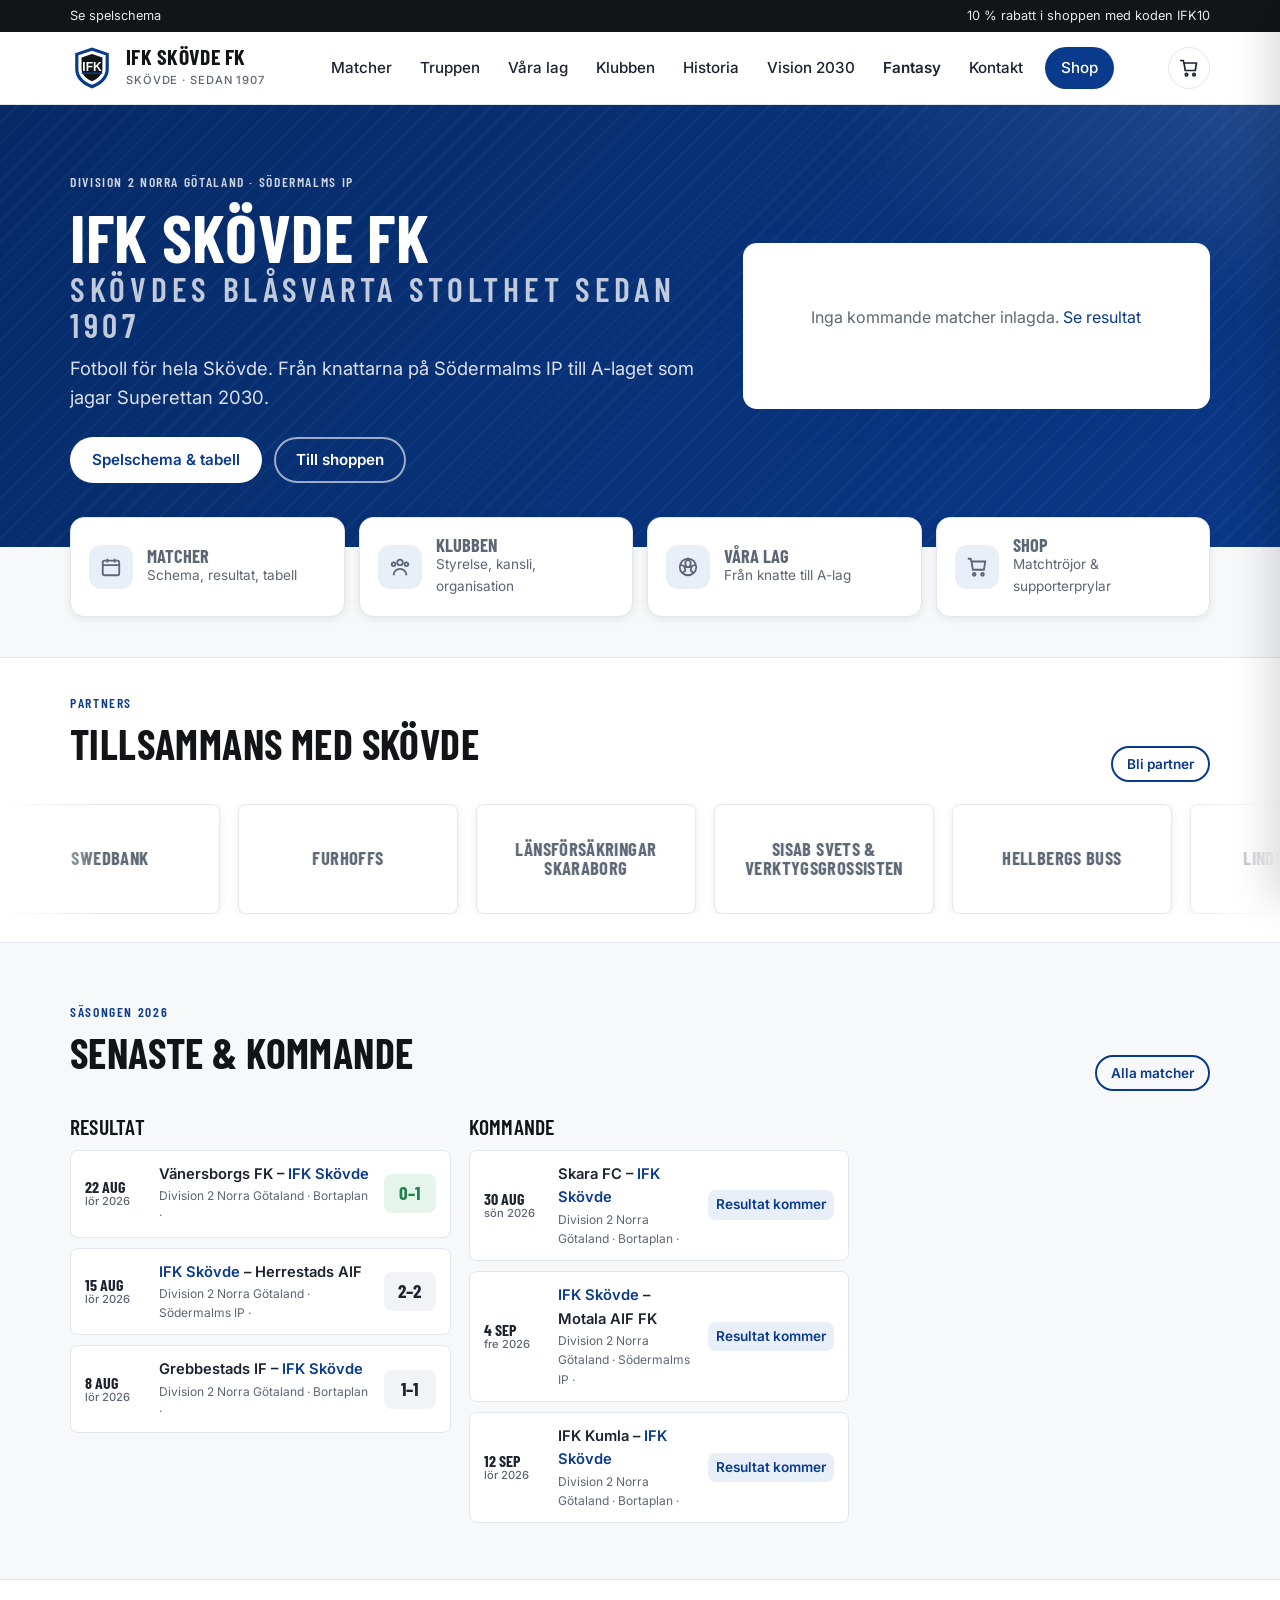
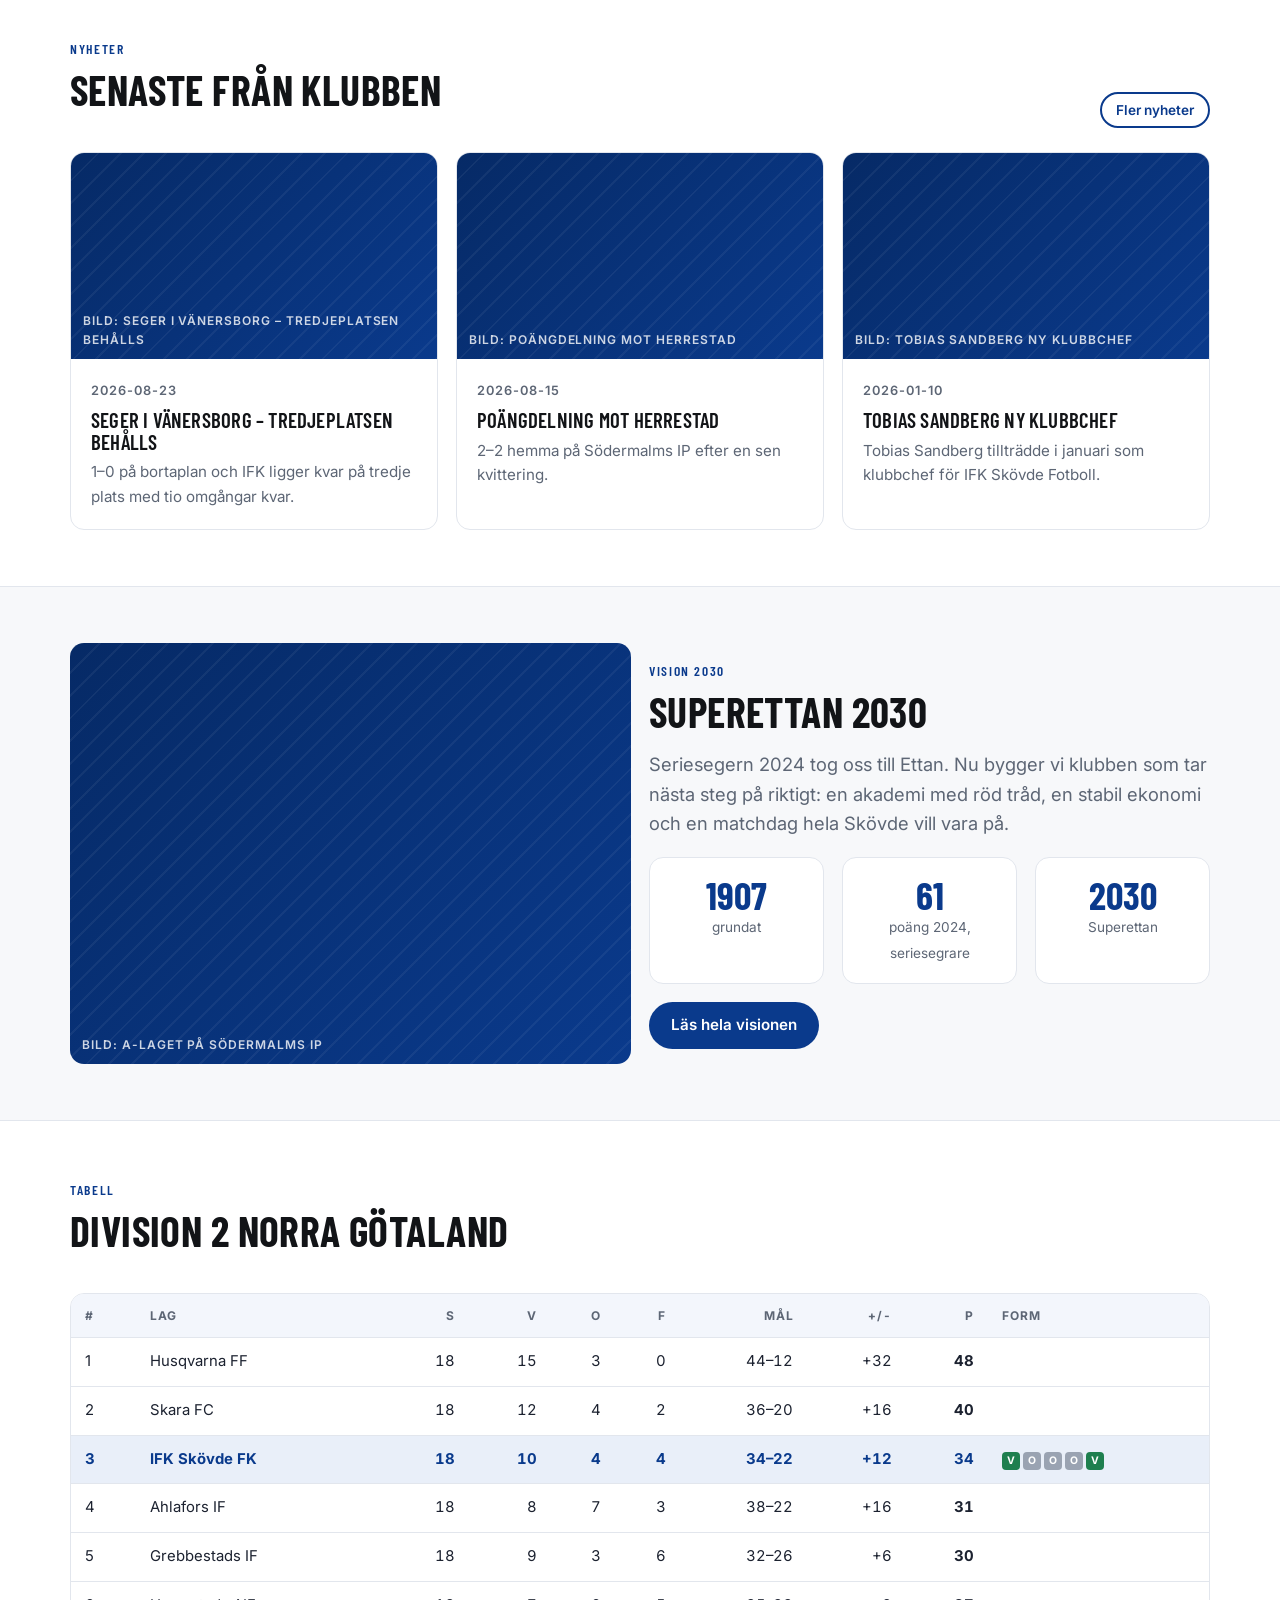
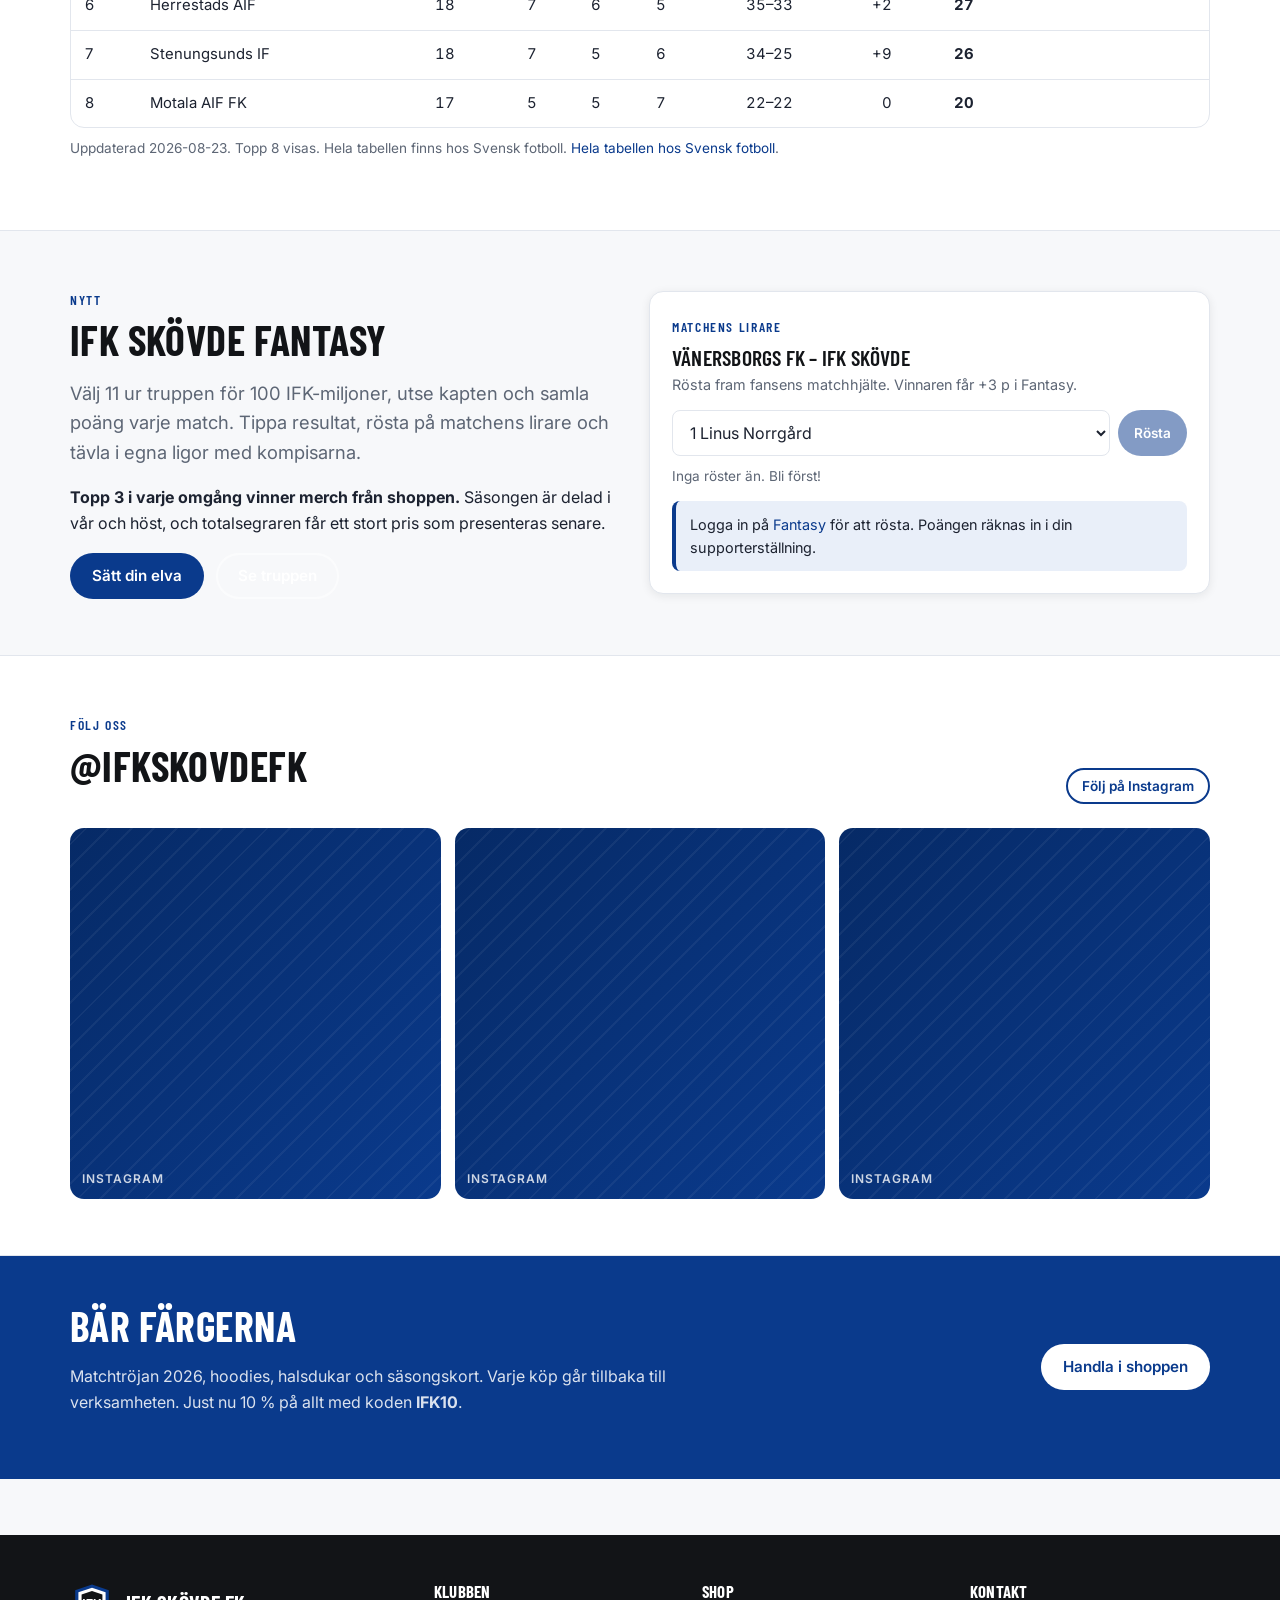
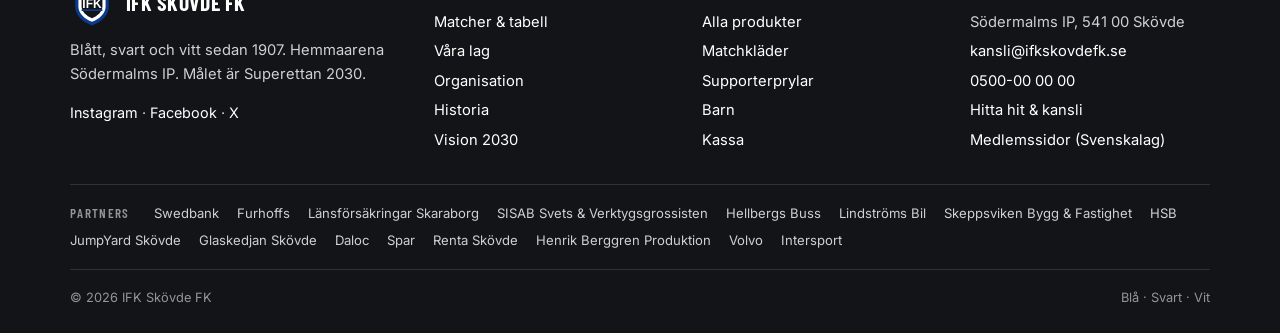
==== commit 7af53c3d: "Compact home fixture rows; do not animate years Co-Authored-By: Claude Fable 5.1 <noreply@anthropic." ====
--- a/index.html
+++ b/index.html
@@ -48,9 +48,9 @@
   <section class="section">
     <div class="container">
       <div class="section-head"><div><span class="eyebrow">Säsongen 2026</span><h2>Senaste &amp; kommande</h2></div><a class="btn btn--ghost btn--sm" href="matcher.html">Alla matcher</a></div>
-      <div class="grid grid--3" style="align-items:start">
-        <div><h3 style="margin-bottom:12px">Resultat</h3><div class="fixture-list" id="home-results"></div></div>
-        <div><h3 style="margin-bottom:12px">Kommande</h3><div class="fixture-list" id="home-upcoming"></div></div>
+      <div class="grid grid--3" style="align-items:start;grid-template-columns:1fr 1fr .9fr">
+        <div><h3 style="margin-bottom:12px">Resultat</h3><div class="fixture-list fixture-list--compact" id="home-results"></div></div>
+        <div><h3 style="margin-bottom:12px">Kommande</h3><div class="fixture-list fixture-list--compact" id="home-upcoming"></div></div>
         <div id="tip-widget"></div>
       </div>
     </div>
--- a/assets/css/style.css
+++ b/assets/css/style.css
@@ -556,3 +556,15 @@
 .fx-round.done{border-color:var(--ok);background:#E5F5EC}
 tr.is-podium td{background:#FFF8E1}
 tr.is-ifk.is-podium td{background:var(--blue-soft)}
+
+/* Kompakta matchrader (startsidan) */
+.fixture-list--compact .fixture{grid-template-columns:64px 1fr auto;gap:10px;padding:12px 14px}
+.fixture-list--compact .fixture__date{font-size:1rem}
+.fixture-list--compact .fixture__date small{font-size:.7rem}
+.fixture-list--compact .fixture__teams{font-size:.92rem}
+.fixture-list--compact .fixture__meta{font-size:.75rem}
+.fixture-list--compact .fixture__acts{display:none}
+.fixture-list--compact .fixture__score{font-size:1.2rem;min-width:52px;padding:4px 8px}
+.fixture-list--compact .fixture__score--upcoming{font-size:.85rem}
+@media (max-width:960px){.grid--3[style*="grid-template-columns"]{grid-template-columns:1fr 1fr!important}}
+@media (max-width:600px){.grid--3[style*="grid-template-columns"]{grid-template-columns:1fr!important}}
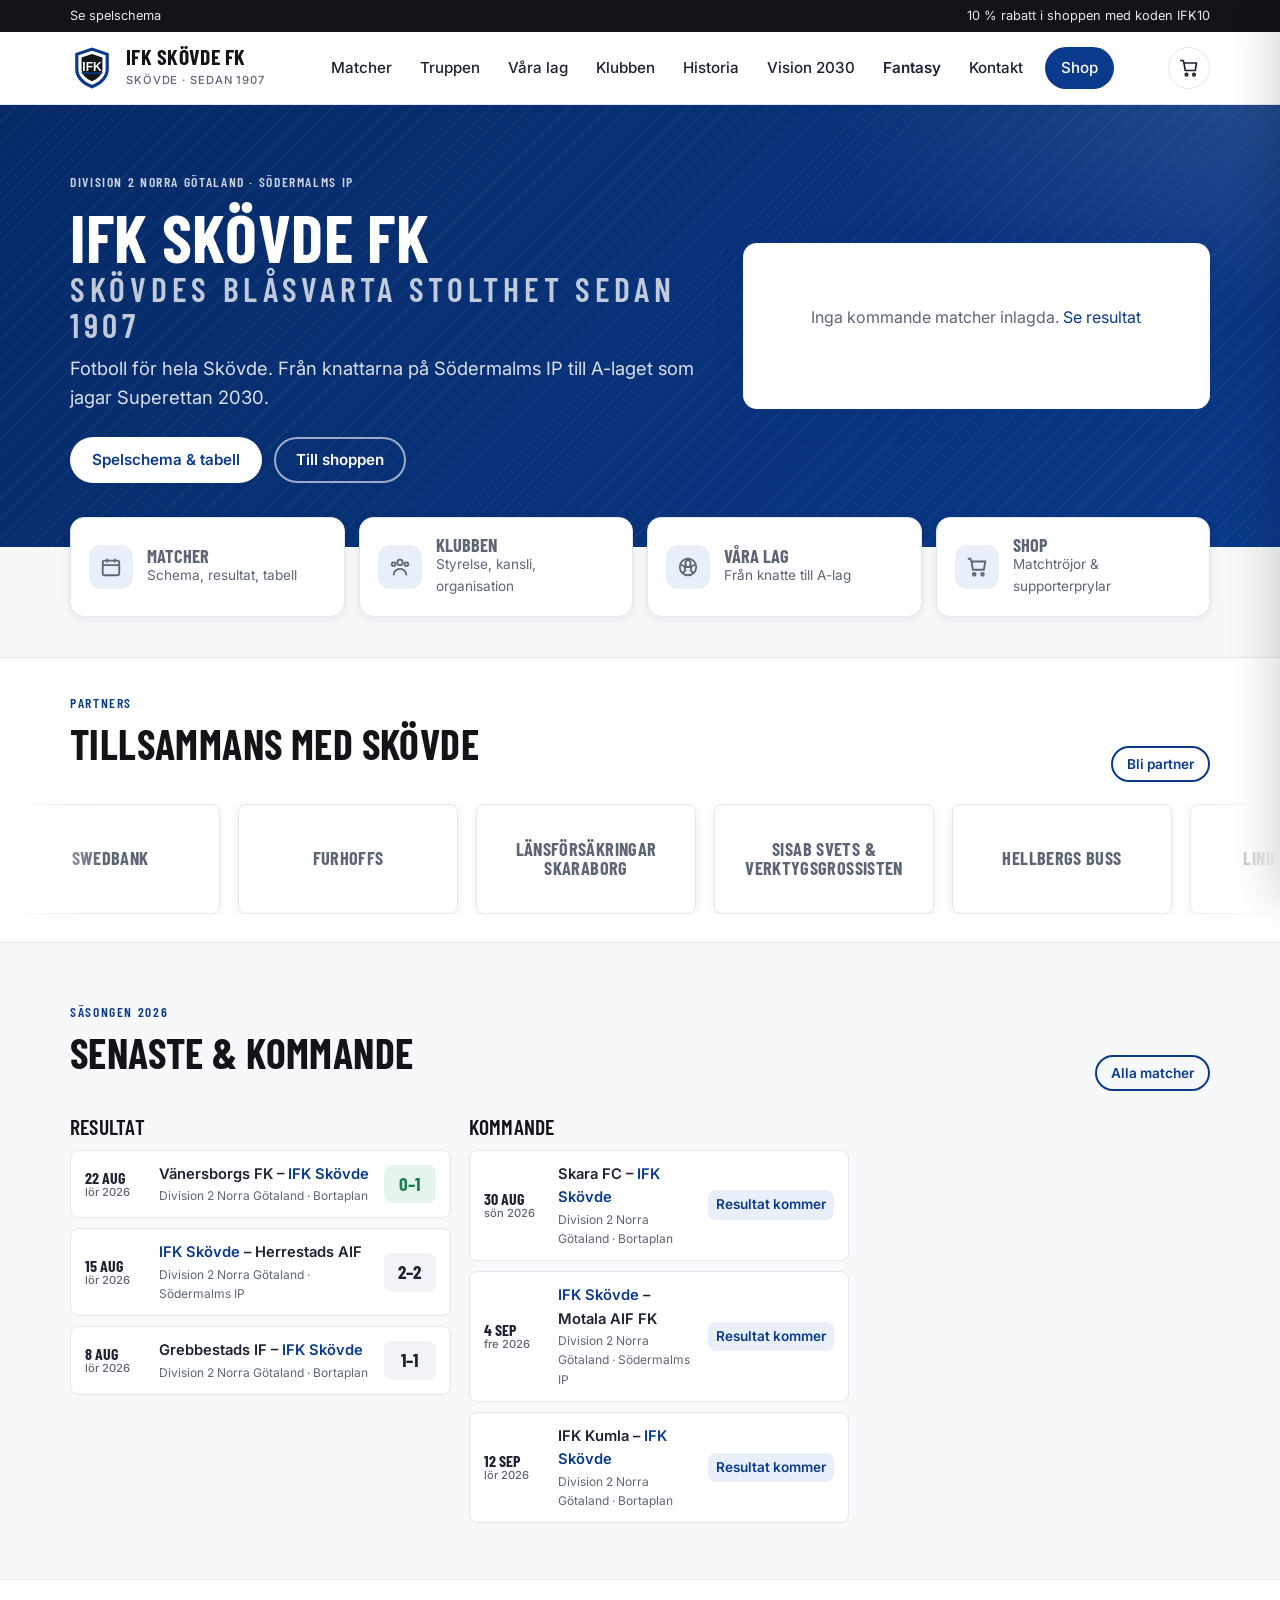
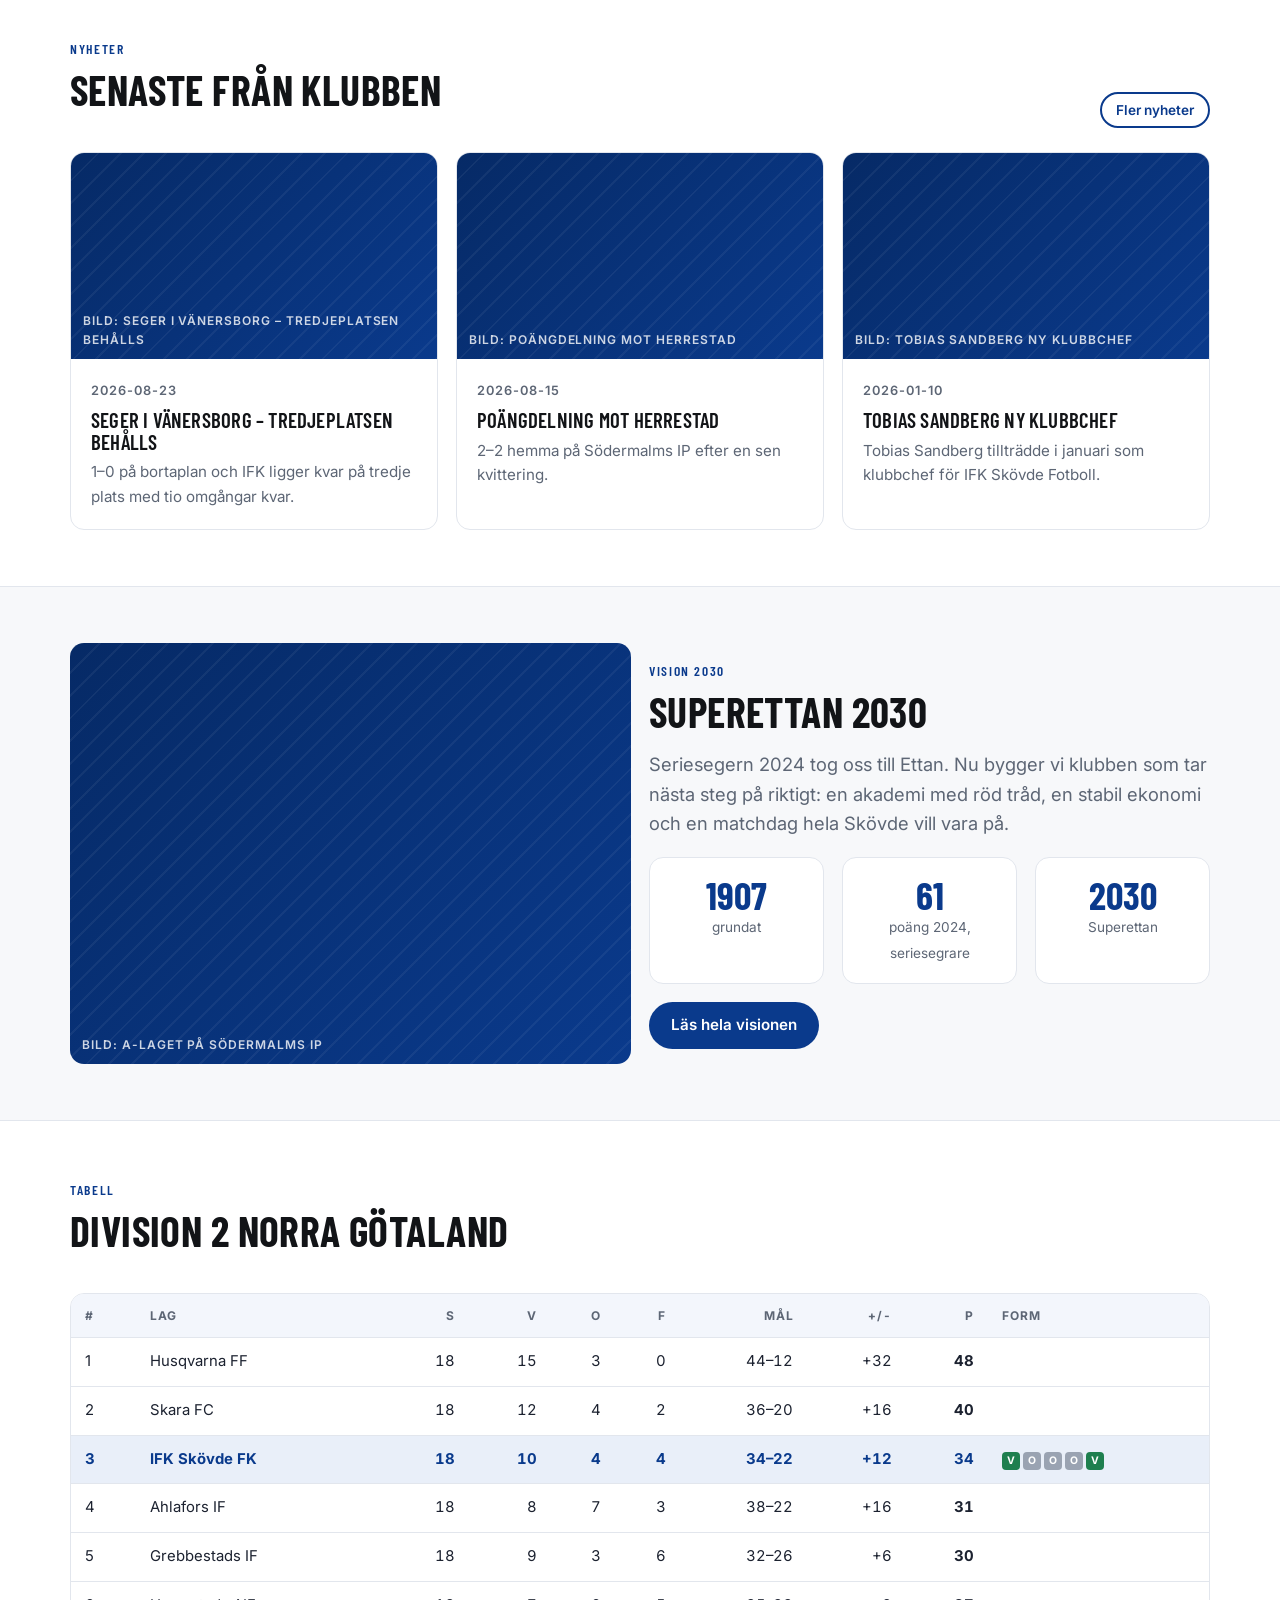
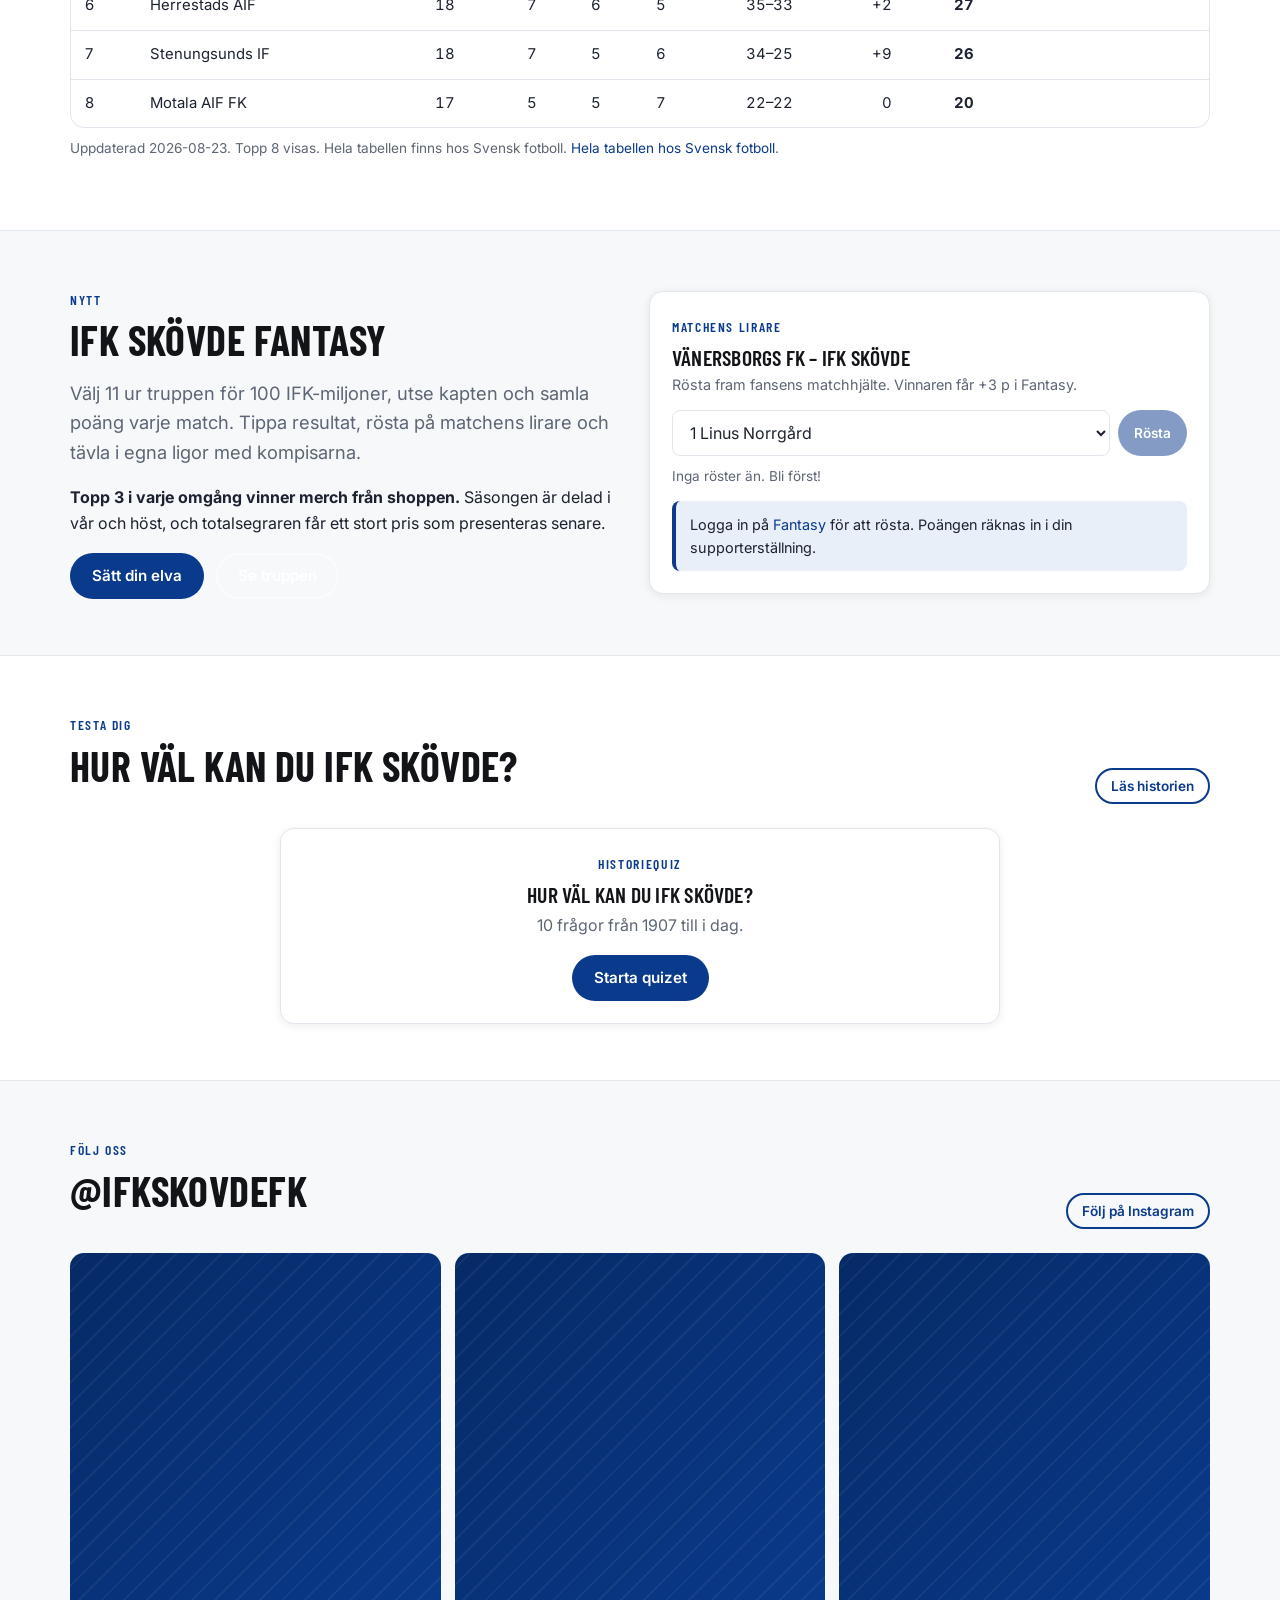
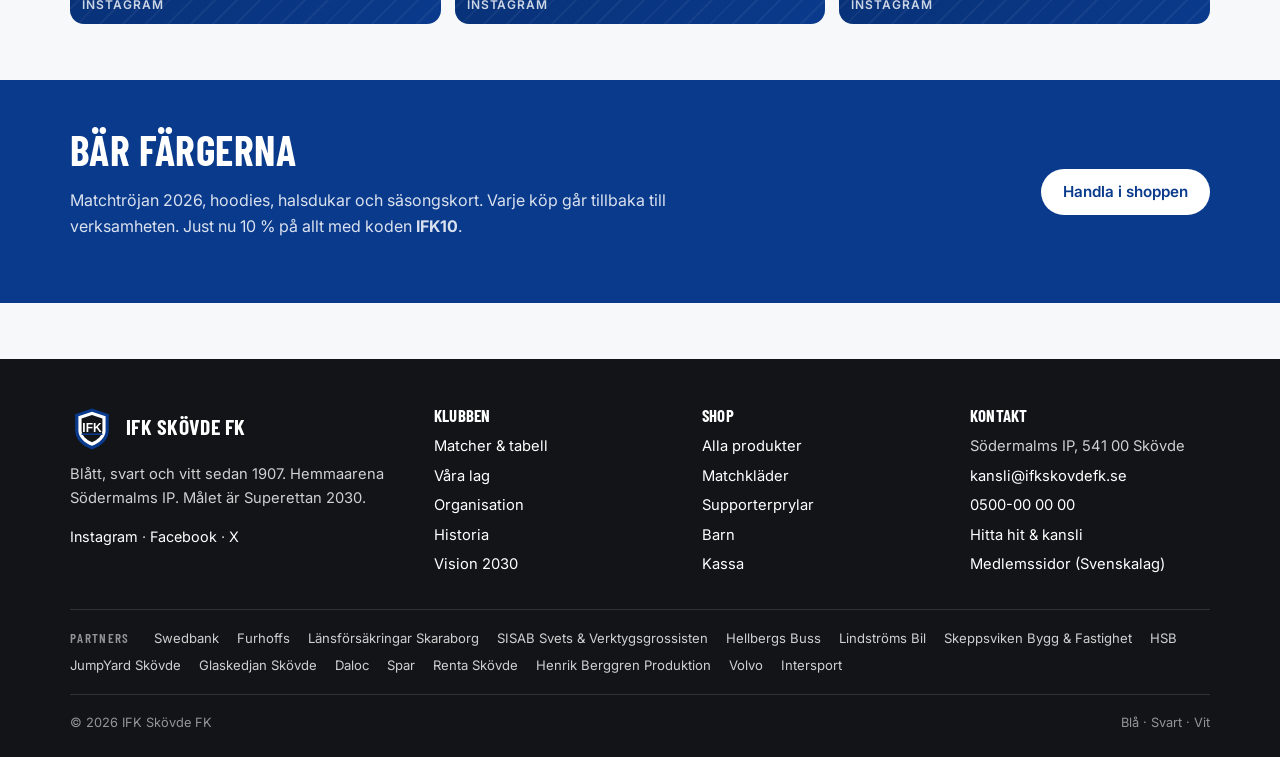
==== commit 98469f08: "Move history quiz to the home page Co-Authored-By: Claude Fable 5.1 <noreply@anthropic.com> Claude-S" ====
--- a/index.html
+++ b/index.html
@@ -104,7 +104,14 @@
     </div>
   </section>
 
-  <section class="section section--alt">
+  <section class="section section--alt" id="quiz-section">
+    <div class="container">
+      <div class="section-head"><div><span class="eyebrow">Testa dig</span><h2>Hur väl kan du IFK Skövde?</h2></div><a class="btn btn--ghost btn--sm" href="historia.html">Läs historien</a></div>
+      <div id="quiz"></div>
+    </div>
+  </section>
+
+  <section class="section">
     <div class="container">
       <div class="section-head"><div><span class="eyebrow">Följ oss</span><h2>@ifkskovdefk</h2></div><a class="btn btn--ghost btn--sm" href="https://www.instagram.com/ifkskovdefk/" target="_blank" rel="noopener">Följ på Instagram</a></div>
       <div id="instagram"></div>
